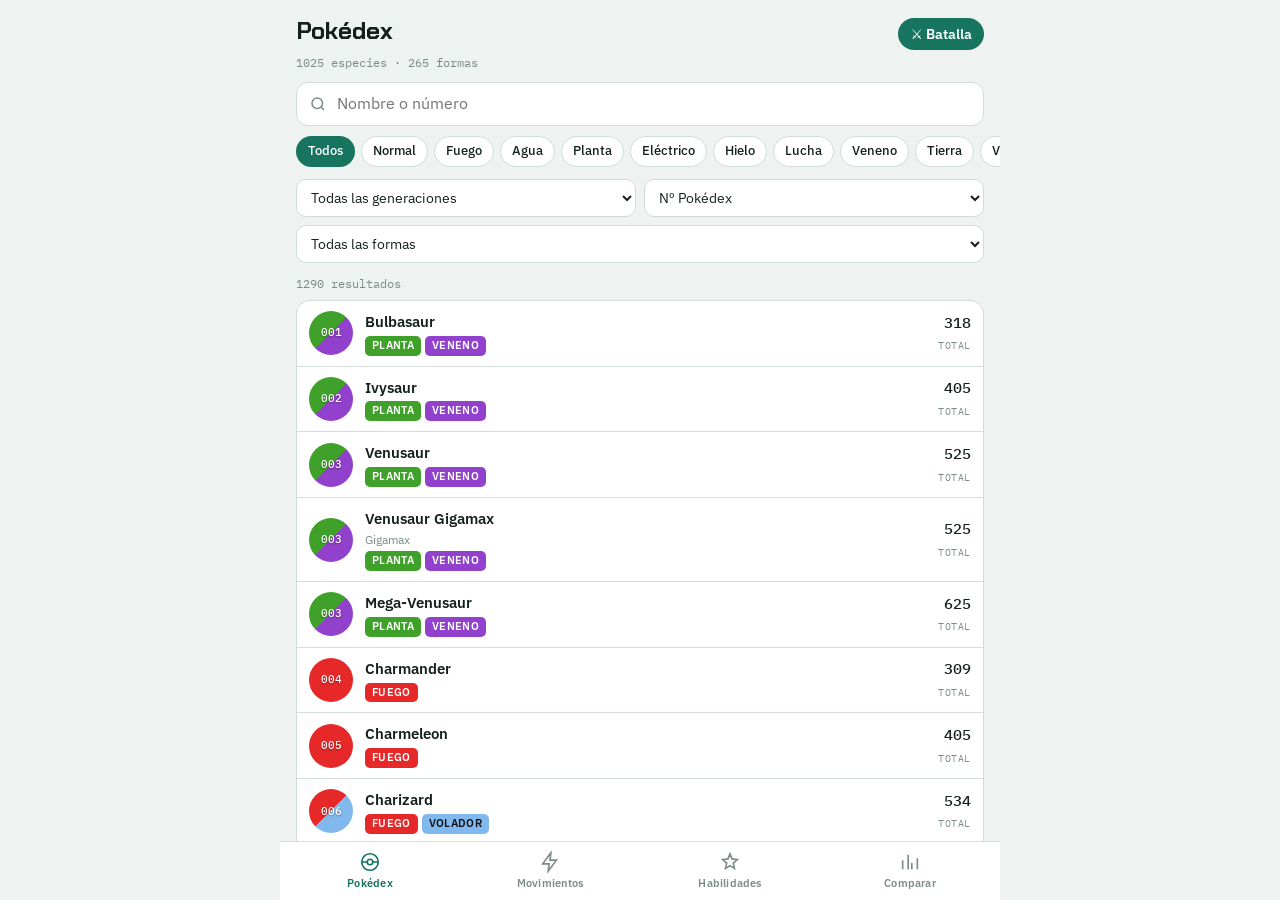
==== index.html @ 7aa83c04 "Add files via upload" ====
<!doctype html>
<html lang="es">
<head>
<meta charset="utf-8">
<meta name="viewport" content="width=device-width,initial-scale=1,viewport-fit=cover">
<title>Mi Dex</title>
<meta name="description" content="Pokédex personal: Pokémon, movimientos, habilidades, simulador de IVs/EVs y comparador.">
<link rel="manifest" href="manifest.webmanifest">
<link rel="icon" type="image/png" sizes="32x32" href="icons/favicon-32.png">
<link rel="apple-touch-icon" href="icons/apple-touch-icon.png">
<meta name="apple-mobile-web-app-capable" content="yes">
<meta name="mobile-web-app-capable" content="yes">
<meta name="apple-mobile-web-app-title" content="Mi Dex">
<meta name="apple-mobile-web-app-status-bar-style" content="default">
<meta name="theme-color" content="#EEF2F0" media="(prefers-color-scheme: light)">
<meta name="theme-color" content="#0E1412" media="(prefers-color-scheme: dark)">
<link rel="preconnect" href="https://fonts.googleapis.com">
<link rel="preconnect" href="https://fonts.gstatic.com" crossorigin>
<link rel="stylesheet" href="https://fonts.googleapis.com/css2?family=Chakra+Petch:wght@500;600;700&family=IBM+Plex+Sans:wght@400;500;600&family=IBM+Plex+Mono:wght@400;500&display=swap">
<style>
html{box-sizing:border-box;padding-top:env(safe-area-inset-top,0px);background:var(--bg)}
body{margin:0}
[hidden]{display:none!important}
img{max-width:100%}
:root{
  --bg:#EEF2F0; --surface:#FFFFFF; --surface2:#E4EAE7; --ink:#15201C; --ink2:#51615A; --ink3:#7D8C85;
  --line:#D3DCD8; --accent:#17745F; --accent-ink:#FFFFFF; --accent-soft:#D5ECE5; --bar:#17745F; --bar-bg:#E1E8E5;
  --good:#1E8A4C; --bad:#C43D2E; --shadow:0 1px 2px rgba(20,40,30,.06),0 6px 18px rgba(20,40,30,.06);
  --display:"Chakra Petch",ui-rounded,"Segoe UI",system-ui,sans-serif;
  --body:"IBM Plex Sans",system-ui,-apple-system,"Segoe UI",Roboto,sans-serif;
  --mono:"IBM Plex Mono",ui-monospace,SFMono-Regular,Menlo,monospace;
}
@media (prefers-color-scheme:dark){:root:not([data-theme="light"]){
  color-scheme:dark;--bg:#0E1412;--surface:#161E1B;--surface2:#1E2825;--ink:#E4ECE8;--ink2:#A3B3AC;--ink3:#72827B;
  --line:#2A3632;--accent:#4CC2A5;--accent-ink:#06231C;--accent-soft:#173A31;--bar:#4CC2A5;--bar-bg:#24302C;
  --good:#5BCB86;--bad:#F07A6A;--shadow:none;}}
:root[data-theme="dark"]{
  color-scheme:dark;--bg:#0E1412;--surface:#161E1B;--surface2:#1E2825;--ink:#E4ECE8;--ink2:#A3B3AC;--ink3:#72827B;
  --line:#2A3632;--accent:#4CC2A5;--accent-ink:#06231C;--accent-soft:#173A31;--bar:#4CC2A5;--bar-bg:#24302C;
  --good:#5BCB86;--bad:#F07A6A;--shadow:none;}
html,body{height:100%}
body{background:var(--bg);color:var(--ink);font-family:var(--body);font-size:15px;line-height:1.45;-webkit-tap-highlight-color:transparent}
*{box-sizing:border-box}
button,select,input{font:inherit;color:inherit}
button{cursor:pointer}
:focus-visible{outline:2px solid var(--accent);outline-offset:2px}
.app{height:100%;display:flex;flex-direction:column;max-width:720px;margin:0 auto}
.top{padding:14px 16px 10px;display:flex;flex-direction:column;gap:10px;background:var(--bg)}
.brand{display:flex;align-items:baseline;justify-content:space-between;gap:12px}
.brand h1{font-family:var(--display);font-weight:700;font-size:24px;letter-spacing:.01em;margin:0}
.brand small{font-family:var(--mono);font-size:12px;color:var(--ink3)}
.search{display:flex;align-items:center;gap:8px;background:var(--surface);border:1px solid var(--line);border-radius:12px;padding:0 12px;height:44px}
.search input{border:0;background:transparent;outline:none;flex:1;min-width:0;font-size:16px}
.search svg{flex:none;color:var(--ink3)}
.row{display:flex;gap:8px;flex-wrap:wrap}
#fk{flex-basis:100%}
.row select{flex:1;min-width:0;height:38px;border-radius:10px;border:1px solid var(--line);background:var(--surface);padding:0 10px;font-size:14px}
.chips{display:flex;gap:6px;overflow-x:auto;scrollbar-width:none;padding-bottom:2px;margin-inline:-16px;padding-inline:16px}
.chips::-webkit-scrollbar{display:none}
.chip{flex:none;border:1px solid var(--line);background:var(--surface);border-radius:999px;padding:5px 11px;font-size:13px;font-weight:500;white-space:nowrap}
.chip[aria-pressed="true"]{background:var(--c,var(--accent));border-color:transparent;color:var(--ct,#fff)}
main{flex:1;overflow-y:auto;-webkit-overflow-scrolling:touch;padding:0 16px 16px}
.count{font-size:12px;color:var(--ink3);font-family:var(--mono);padding:2px 0 8px}
.list{display:flex;flex-direction:column;background:var(--surface);border:1px solid var(--line);border-radius:14px;overflow:hidden}
.item{display:grid;grid-template-columns:44px 1fr auto;gap:12px;align-items:center;padding:10px 12px;border:0;border-bottom:1px solid var(--line);background:transparent;text-align:left;width:100%}
.item:last-child{border-bottom:0}
.item:active{background:var(--surface2)}
.disc img{width:86%;height:86%;object-fit:contain;grid-area:1/1}
.disc b{grid-area:1/1;font-weight:500}
.disc.im{background:linear-gradient(135deg,color-mix(in srgb,var(--c1) 30%,var(--surface)) 50%,color-mix(in srgb,var(--c2) 30%,var(--surface)) 50%)}
.disc.im b{display:none}
.disc{width:44px;height:44px;border-radius:50%;display:grid;place-items:center;font-family:var(--mono);font-size:11px;font-weight:500;color:#fff;background:linear-gradient(135deg,var(--c1) 50%,var(--c2) 50%);text-shadow:0 1px 2px rgba(0,0,0,.35)}
.nm{font-weight:600;font-size:15px;display:block}
.sub{display:flex;gap:4px;margin-top:3px;flex-wrap:wrap}
.tp{display:inline-block;font-size:11px;font-weight:600;letter-spacing:.03em;text-transform:uppercase;padding:2px 7px;border-radius:5px;background:var(--c);color:var(--ct)}
.metric{text-align:right;font-family:var(--mono);font-variant-numeric:tabular-nums}
.metric b{display:block;font-size:15px;font-weight:500}
.metric span{font-size:10px;color:var(--ink3);letter-spacing:.06em}
nav.tabs{display:grid;grid-template-columns:repeat(4,1fr);border-top:1px solid var(--line);background:var(--surface);padding-bottom:env(safe-area-inset-bottom,0px)}
nav.tabs button{border:0;background:transparent;padding:9px 4px 8px;display:flex;flex-direction:column;align-items:center;gap:3px;font-size:11px;font-weight:600;color:var(--ink3);letter-spacing:.02em}
nav.tabs button[aria-selected="true"]{color:var(--accent)}
/* sheet */
.sheet{position:fixed;inset:0;background:var(--bg);z-index:10;display:flex;flex-direction:column;padding-top:env(safe-area-inset-top,0px);padding-bottom:env(safe-area-inset-bottom,0px)}
.sheet-in{max-width:720px;width:100%;margin:0 auto;display:flex;flex-direction:column;height:100%;min-height:0}
.bar{display:flex;align-items:center;gap:8px;padding:8px 8px 8px 4px}
.back{border:0;background:transparent;display:flex;align-items:center;gap:2px;padding:8px;color:var(--accent);font-weight:600}
.bar .t{font-family:var(--mono);font-size:12px;color:var(--ink3);margin-left:auto;padding-right:10px}
.sheet .body{flex:1;overflow-y:auto;padding:0 16px 32px;display:flex;flex-direction:column;gap:14px}
.hero{display:grid;grid-template-columns:88px 1fr;gap:16px;align-items:center}
.hero .disc{width:88px;height:88px;font-size:16px}
.hero h2{font-family:var(--display);font-size:30px;line-height:1.05;margin:0;text-wrap:balance}
.hero .cat{color:var(--ink2);font-size:13px;margin-top:2px}
.flag{display:inline-block;font-size:11px;font-weight:600;border:1px solid var(--accent);color:var(--accent);border-radius:5px;padding:1px 6px;letter-spacing:.03em}
.dx{margin:0;color:var(--ink2);font-size:14px;max-width:65ch}
.card{background:var(--surface);border:1px solid var(--line);border-radius:14px;padding:14px}
.card h3{font-family:var(--display);font-weight:600;font-size:15px;letter-spacing:.04em;text-transform:uppercase;margin:0 0 10px;color:var(--ink2)}
.stats{display:grid;grid-template-columns:auto auto 1fr;gap:7px 10px;align-items:center;font-variant-numeric:tabular-nums}
.stats .l{font-size:12px;color:var(--ink2)}
.stats .v{font-family:var(--mono);font-size:14px;text-align:right;min-width:3ch}
.track{height:8px;background:var(--bar-bg);border-radius:4px;overflow:hidden}
.fill{height:100%;border-radius:4px;background:var(--bar)}
.fill.lo{background:#D9822B}.fill.hi{background:#2E9A5A}
.total{display:flex;justify-content:space-between;border-top:1px solid var(--line);margin-top:10px;padding-top:8px;font-size:13px;color:var(--ink2)}
.total b{font-family:var(--mono);color:var(--ink);font-size:15px}
.kv{display:grid;grid-template-columns:1fr 1fr;gap:10px 14px}
.kv div span{display:block;font-size:11px;color:var(--ink3);letter-spacing:.05em;text-transform:uppercase}
.kv div b{font-weight:500;font-size:14px}
.abil{display:flex;flex-direction:column;gap:10px}
.abil p{margin:2px 0 0;font-size:13px;color:var(--ink2)}
.abil b{font-weight:600}
.abbtn{display:block;width:100%;text-align:left;border:1px solid var(--line);background:var(--surface2);border-radius:10px;padding:9px 11px}
.abbtn::after{content:"Ver detalle ›";display:block;font-size:11px;font-weight:600;color:var(--accent);margin-top:4px}
.fx .nt{font-family:var(--body);color:var(--ink2)}
.abil em{font-style:normal;font-size:11px;color:var(--accent);font-weight:600;margin-left:6px;letter-spacing:.04em;text-transform:uppercase}
.eff{display:flex;flex-direction:column;gap:8px}
.eff .r{display:grid;grid-template-columns:44px 1fr;gap:8px;align-items:start}
.eff .x{font-family:var(--mono);font-size:13px;font-weight:500;padding-top:2px}
.eff .x.w{color:var(--bad)}.eff .x.s{color:var(--good)}
.evo{display:flex;flex-direction:column;gap:6px}
.evo button{display:flex;align-items:center;gap:10px;border:1px solid var(--line);background:var(--surface2);border-radius:10px;padding:8px 10px;text-align:left}
.evo .disc{width:32px;height:32px;font-size:9px}
.evo small{color:var(--ink2);font-size:12px;display:block}
.seg{display:flex;background:var(--surface2);border-radius:10px;padding:3px;gap:3px}
.seg button{flex:1;border:0;background:transparent;border-radius:8px;padding:7px 4px;font-size:13px;font-weight:600;color:var(--ink2)}
.seg button[aria-selected="true"]{background:var(--surface);color:var(--ink);box-shadow:var(--shadow)}
.mv{display:grid;grid-template-columns:34px 1fr auto;gap:10px;align-items:center;padding:9px 0;border:0;border-bottom:1px solid var(--line);background:transparent;width:100%;text-align:left}
.mv:last-child{border-bottom:0}
.mv .lv{font-family:var(--mono);font-size:12px;color:var(--ink3);text-align:center}
.mv .nm{font-size:14px}
.mv .nums{font-family:var(--mono);font-size:12px;color:var(--ink2);text-align:right;font-variant-numeric:tabular-nums;white-space:nowrap}
.mv .nums small{display:block;color:var(--ink3);font-size:10px}
.catg{font-size:11px;color:var(--ink2)}
.mvlist.plain .mv{grid-template-columns:1fr auto}
.empty{padding:24px 8px;text-align:center;color:var(--ink3);font-size:14px}
.mhero h2{font-family:var(--display);font-size:28px;margin:0 0 2px}
.en{display:block;font-size:12px;color:var(--ink3);margin-top:1px}
.en-big{display:flex;align-items:center;gap:6px;font-size:15px;color:var(--ink2);margin-bottom:8px}
.en-big span{font-family:var(--mono);font-size:10px;border:1px solid var(--line);border-radius:4px;padding:0 4px;color:var(--ink3)}
.fx{display:flex;flex-wrap:wrap;gap:3px 6px;margin-top:4px;font-size:11px;line-height:1.3}
.fx .who{color:var(--ink3);font-weight:600;letter-spacing:.02em}
.fx i{font-style:normal;font-family:var(--mono);white-space:nowrap}
.up{color:var(--good)}.dn{color:var(--bad)}
.tbl{overflow-x:auto;margin-inline:-4px}
.fxt{border-collapse:collapse;width:100%;font-size:13px;font-variant-numeric:tabular-nums}
.fxt th{text-align:left;font-size:10px;font-weight:600;color:var(--ink3);letter-spacing:.05em;text-transform:uppercase;padding:4px;border-bottom:1px solid var(--line)}
.fxt td{padding:7px 4px;border-bottom:1px solid var(--line);vertical-align:top}
.fxt tr:last-child td{border-bottom:0}
.fxt td small{display:block;font-size:10px;color:var(--ink3)}
.fxt td:nth-child(n+3){font-family:var(--mono)}
.ref{margin-top:12px;font-size:13px}
.ref summary{cursor:pointer;color:var(--accent);font-weight:600;padding:4px 0}
/* simulator */
.sim-top{display:grid;grid-template-columns:88px 1fr;gap:10px;margin-bottom:12px}
.sim-top label,.simg .h{font-size:11px;color:var(--ink3);letter-spacing:.05em;text-transform:uppercase}
.sim-top input,.sim-top select,.simg input{width:100%;height:38px;border-radius:9px;border:1px solid var(--line);background:var(--surface2);padding:0 8px;font-family:var(--mono);font-size:16px;text-align:center}
.sim-top select{font-family:var(--body);font-size:14px;text-align:left}
.simg{display:grid;grid-template-columns:minmax(0,1fr) 52px 60px 50px;gap:6px 8px;align-items:center;font-variant-numeric:tabular-nums}
.simg .h{text-align:center}.simg .h:first-child{text-align:left}
.simg .nm2{font-size:13px;display:flex;flex-direction:column;min-width:0}
.simg .nm2 small{font-family:var(--mono);font-size:11px;color:var(--ink3)}
.simg .fin{font-family:var(--mono);font-size:17px;font-weight:500;text-align:right}
.simg .fin.up{color:var(--bad)}.simg .fin.dn{color:#3A73C9}
.simg .rng{grid-column:1/-1;display:flex;align-items:center;gap:8px;margin-top:-2px;padding-bottom:6px;border-bottom:1px solid var(--line)}
.simg .rng:last-child{border-bottom:0}
.simg .rng .track{flex:1}
.simg .rng span{font-family:var(--mono);font-size:10px;color:var(--ink3);white-space:nowrap}
.sim-btns{display:flex;flex-wrap:wrap;gap:6px;margin:12px 0 4px}
.sim-btns button{border:1px solid var(--line);background:var(--surface2);border-radius:8px;padding:6px 10px;font-size:12px;font-weight:600}
.evtot{display:flex;justify-content:space-between;align-items:center;font-size:13px;color:var(--ink2);margin-top:8px}
.evtot b{font-family:var(--mono);color:var(--ink)}
.evtot b.over{color:var(--bad)}
.evtot .track{flex:1;margin:0 10px}
.big{display:grid;grid-template-columns:repeat(4,1fr);gap:8px}
.big div{background:var(--surface);border:1px solid var(--line);border-radius:12px;padding:10px 6px;text-align:center}
.big b{display:block;font-family:var(--mono);font-size:18px;font-weight:500}
.big span{font-size:10px;color:var(--ink3);letter-spacing:.06em;text-transform:uppercase}
.learn{display:flex;flex-direction:column}
.learn .item{grid-template-columns:32px 1fr auto;padding:8px 0}
.learn .disc{width:32px;height:32px;font-size:9px}
.cmp-pick{display:grid;grid-template-columns:1fr 1fr;gap:10px}
.cmp-pick select{width:100%;height:42px;border-radius:10px;border:1px solid var(--line);background:var(--surface);padding:0 8px;font-size:14px}
.cmp-head{display:grid;grid-template-columns:1fr 1fr;gap:10px}
.cmp-head>div{display:flex;flex-direction:column;align-items:center;gap:6px;text-align:center;background:var(--surface);border:1px solid var(--line);border-radius:14px;padding:12px 8px}
.cmp-head .disc{width:56px;height:56px;font-size:12px}
.cmp-head b{font-family:var(--display);font-size:18px}
.cmp{display:grid;grid-template-columns:1fr 64px 1fr;gap:8px 8px;align-items:center;font-variant-numeric:tabular-nums}
.cmp .lab{text-align:center;font-size:11px;color:var(--ink2);line-height:1.2}
.cmp .side{display:flex;align-items:center;gap:6px}
.cmp .side.l{flex-direction:row-reverse}
.cmp .side .track{flex:1}
.cmp .side.l .fill{margin-left:auto}
.cmp .n{font-family:var(--mono);font-size:13px;min-width:3ch;text-align:center}
.cmp .n.win{color:var(--good);font-weight:600}
.note{font-size:12px;color:var(--ink3);max-width:65ch}
.battle-link{font-weight:600;font-size:14px;color:var(--accent-ink);background:var(--accent);border-radius:999px;padding:6px 12px;text-decoration:none}
.link{border:0;background:transparent;color:var(--accent);font-weight:600;padding:0}
@media (prefers-reduced-motion:no-preference){.sheet{animation:slide .18s ease-out}@keyframes slide{from{transform:translateX(24px);opacity:.6}to{transform:none;opacity:1}}}
</style>
</head>
<body>

<div class="app" id="app">
  <div class="top" id="top"></div>
  <main id="main"></main>
  <nav class="tabs" role="tablist" id="tabs">
    <button role="tab" data-tab="dex" aria-selected="true"><svg width="22" height="22" viewBox="0 0 24 24" fill="none" stroke="currentColor" stroke-width="1.8"><circle cx="12" cy="12" r="9"/><path d="M3 12h6m6 0h6"/><circle cx="12" cy="12" r="3"/></svg>Pokédex</button>
    <button role="tab" data-tab="moves" aria-selected="false"><svg width="22" height="22" viewBox="0 0 24 24" fill="none" stroke="currentColor" stroke-width="1.8"><path d="M13 2 4 14h7l-1 8 9-12h-7z"/></svg>Movimientos</button>
    <button role="tab" data-tab="abil" aria-selected="false"><svg width="22" height="22" viewBox="0 0 24 24" fill="none" stroke="currentColor" stroke-width="1.8"><path d="M12 3l2.2 5.6L20 9.3l-4.4 3.9 1.3 5.8L12 16l-4.9 3 1.3-5.8L4 9.3l5.8-.7z"/></svg>Habilidades</button>
    <button role="tab" data-tab="cmp" aria-selected="false"><svg width="22" height="22" viewBox="0 0 24 24" fill="none" stroke="currentColor" stroke-width="1.8"><path d="M4 20V10M10 20V4M14 20v-7M20 20V8"/></svg>Comparar</button>
  </nav>
</div>
<div class="sheet" id="sheet" hidden><div class="sheet-in" id="sheetIn"></div></div>

<script src="data.js"></script>
<script>
const P=D.P, M=D.M, A=D.A;
const TY={NORMAL:["Normal","#9FA19F","#111"],FIRE:["Fuego","#E62829","#fff"],WATER:["Agua","#2980EF","#fff"],GRASS:["Planta","#3FA129","#fff"],ELECTRIC:["Eléctrico","#FAC000","#111"],ICE:["Hielo","#3DCEF3","#111"],FIGHTING:["Lucha","#FF8000","#111"],POISON:["Veneno","#9141CB","#fff"],GROUND:["Tierra","#915121","#fff"],FLYING:["Volador","#81B9EF","#111"],PSYCHIC:["Psíquico","#EF4179","#fff"],BUG:["Bicho","#91A119","#fff"],ROCK:["Roca","#AFA981","#111"],GHOST:["Fantasma","#704170","#fff"],DRAGON:["Dragón","#5060E1","#fff"],DARK:["Siniestro","#624D4E","#fff"],STEEL:["Acero","#60A1B8","#fff"],FAIRY:["Hada","#EF70EF","#111"]};
const TK=Object.keys(TY);
const CH={NORMAL:{ROCK:.5,GHOST:0,STEEL:.5},FIRE:{FIRE:.5,WATER:.5,GRASS:2,ICE:2,BUG:2,ROCK:.5,DRAGON:.5,STEEL:2},WATER:{FIRE:2,WATER:.5,GRASS:.5,GROUND:2,ROCK:2,DRAGON:.5},ELECTRIC:{WATER:2,ELECTRIC:.5,GRASS:.5,GROUND:0,FLYING:2,DRAGON:.5},GRASS:{FIRE:.5,WATER:2,GRASS:.5,POISON:.5,GROUND:2,FLYING:.5,BUG:.5,ROCK:2,DRAGON:.5,STEEL:.5},ICE:{FIRE:.5,WATER:.5,GRASS:2,ICE:.5,GROUND:2,FLYING:2,DRAGON:2,STEEL:.5},FIGHTING:{NORMAL:2,ICE:2,POISON:.5,FLYING:.5,PSYCHIC:.5,BUG:.5,ROCK:2,GHOST:0,DARK:2,STEEL:2,FAIRY:.5},POISON:{GRASS:2,POISON:.5,GROUND:.5,ROCK:.5,GHOST:.5,STEEL:0,FAIRY:2},GROUND:{FIRE:2,ELECTRIC:2,GRASS:.5,POISON:2,FLYING:0,BUG:.5,ROCK:2,STEEL:2},FLYING:{ELECTRIC:.5,GRASS:2,FIGHTING:2,BUG:2,ROCK:.5,STEEL:.5},PSYCHIC:{FIGHTING:2,POISON:2,PSYCHIC:.5,DARK:0,STEEL:.5},BUG:{FIRE:.5,GRASS:2,FIGHTING:.5,POISON:.5,FLYING:.5,PSYCHIC:2,GHOST:.5,DARK:2,STEEL:.5,FAIRY:.5},ROCK:{FIRE:2,ICE:2,FIGHTING:.5,GROUND:.5,FLYING:2,BUG:2,STEEL:.5},GHOST:{NORMAL:0,PSYCHIC:2,GHOST:2,DARK:.5},DRAGON:{DRAGON:2,STEEL:.5,FAIRY:0},DARK:{FIGHTING:.5,PSYCHIC:2,GHOST:2,DARK:.5,FAIRY:.5},STEEL:{FIRE:.5,WATER:.5,ELECTRIC:.5,ICE:2,ROCK:2,STEEL:.5,FAIRY:2},FAIRY:{FIRE:.5,FIGHTING:2,POISON:.5,DRAGON:2,DARK:2,STEEL:.5}};
const CAT={Physical:"Físico",Special:"Especial",Status:"Estado"};
const SL=["PS","Ataque","Defensa","At. Esp.","Def. Esp.","Velocidad"];
const SK=["HP","ATK","DEF","SPA","SPD","SPE"];
const GROW={Medium:"Medio",Parabolic:"Parabólico",Slow:"Lento",Fast:"Rápido",Erratic:"Errático",Fluctuating:"Fluctuante"};
const GEN={Female50Percent:"50% ♀ · 50% ♂",Genderless:"Sin género",FemaleOneEighth:"12,5% ♀ · 87,5% ♂",AlwaysFemale:"100% ♀",AlwaysMale:"100% ♂",Female75Percent:"75% ♀ · 25% ♂",Female25Percent:"25% ♀ · 75% ♂",FemaleSevenEighths:"87,5% ♀ · 12,5% ♂"};
const HAB={Grassland:"Pradera",Forest:"Bosque",Mountain:"Montaña",WatersEdge:"Orilla",Sea:"Mar",Urban:"Ciudad",RoughTerrain:"Terreno escarpado",Rare:"Raro",Cave:"Cueva"};
const COL={Blue:"Azul",Brown:"Marrón",Green:"Verde",Gray:"Gris",Red:"Rojo",Yellow:"Amarillo",Purple:"Morado",White:"Blanco",Pink:"Rosa",Black:"Negro"};
const FKN={mega:"Megaevolución",gmax:"Gigamax",regional:"Forma regional",forma:"Forma alternativa"};
const FLG={Legendary:"Legendario",Mythical:"Singular",Paradox:"Paradoja",UltraBeast:"Ultraente"};
const EVM={Level:"Nivel",Item:"Usar",HasMove:"Conociendo",Happiness:"Amistad alta",HappinessDay:"Amistad alta (día)",HappinessNight:"Amistad alta (noche)",CableLinkItem:"Intercambio con",TradeSpecies:"Intercambio por",LevelDay:"Nivel (día)",LevelNight:"Nivel (noche)",LevelFemale:"Nivel (hembra)",LevelWalk:"Caminar, nivel",LevelRain:"Nivel con lluvia",ItemNight:"Usar (noche)",NightHoldItem:"Nivel de noche sosteniendo",DayHoldItem:"Nivel de día sosteniendo",HasInParty:"Con en el equipo",LevelDarkInParty:"Nivel con Siniestro en equipo",LevelUseMoveCount:"Usar movimiento, nivel",LevelDefeatItsKindWithItem:"Derrotar a su especie",LevelRandForm:"Nivel",HasMoveRandForm:"Conociendo",LevelRecoilDamageForm0:"Recibir daño de retroceso",LevelCoins:"Reunir monedas",None:"Especial"};
const ITEM={THUNDERSTONE:"Piedra Trueno",FIRESTONE:"Piedra Fuego",WATERSTONE:"Piedra Agua",LEAFSTONE:"Piedra Hoja",MOONSTONE:"Piedra Lunar",SUNSTONE:"Piedra Solar",SHINYSTONE:"Piedra Día",DUSKSTONE:"Piedra Noche",DAWNSTONE:"Piedra Alba",ICESTONE:"Piedra Hielo",OVALSTONE:"Piedra Oval"};

const byCode={}; P.forEach((p,i)=>byCode[p.c]=i);
const norm=s=>(s||"").normalize("NFD").replace(/[̀-ͯ]/g,"").toLowerCase();
const esc=s=>String(s??"").replace(/[&<>"]/g,c=>({"&":"&amp;","<":"&lt;",">":"&gt;",'"':"&quot;"}[c]));
const pad=n=>String(n).padStart(4,"0").replace(/^0(?=\d{3})/,"");
const nn=v=>v==null||v===""?"—":v;
const tchip=t=>{const x=TY[t]||[t,"#888","#fff"];return `<span class="tp" style="--c:${x[1]};--ct:${x[2]}">${x[0]}</span>`};
const disc=p=>{const a=TY[p.t[0]]||TY.NORMAL,b=TY[p.t[1]||p.t[0]]||a;return `<span class="disc im" style="--c1:${a[1]};--c2:${b[1]}"><img src="${ART}${p.im||p.id}.png" alt="" loading="lazy" decoding="async" onerror="this.parentNode.classList.remove('im');this.remove()"><b>${pad(p.id)}</b></span>`};
const ART="https://raw.githubusercontent.com/PokeAPI/sprites/master/sprites/pokemon/other/official-artwork/";
const mname=c=>(M[c]&&M[c][0])||c;
const aname=c=>(A[c]&&A[c][0])||c;
const pname=c=>{const i=byCode[c];return i==null?c.charAt(0)+c.slice(1).toLowerCase():P[i].n};
const human=c=>ITEM[c]||(M[c]?mname(c):(byCode[c]!=null?pname(c):c.charAt(0)+c.slice(1).toLowerCase()));

// who learns what
const learn={};
P.forEach((p,i)=>{
  p.lv.forEach(([l,c])=>{(learn[c]=learn[c]||[]).push([i,"lv",l])});
  p.tm.forEach(c=>{(learn[c]=learn[c]||[]).push([i,"tm"])});
  p.em.forEach(c=>{(learn[c]=learn[c]||[]).push([i,"em"])});
});
const abUsers={};P.forEach((p,i)=>{p.a.forEach(c=>(abUsers[c]=abUsers[c]||[]).push([i,0]));p.ha.forEach(c=>(abUsers[c]=abUsers[c]||[]).push([i,1]))});
// pre-evolutions
const pre={};
P.forEach((p,i)=>p.ev.forEach(e=>{if(!pre[e[0]])pre[e[0]]=[i,e[1],e[2]]}));

function defMult(types){const out={};TK.forEach(a=>{let m=1;types.forEach(d=>{const r=CH[a][d];if(r!=null)m*=r});out[a]=m});return out}

const S={tab:"dex",q:"",type:"",gen:"",sort:"id",fk:"",mq:"",mtype:"",mcat:"",aq:"",af:"",cA:byCode.CHARIZARD??5,cB:byCode.BLASTOISE??8};
try{const s=JSON.parse(localStorage.getItem("pkdx")||"{}");Object.assign(S,s,{q:"",mq:"",aq:""})}catch(e){}
function save(){try{const {tab,type,gen,sort,fk,mtype,mcat,af,cA,cB}=S;localStorage.setItem("pkdx",JSON.stringify({tab,type,gen,sort,fk,mtype,mcat,af,cA,cB}))}catch(e){}}

const $=id=>document.getElementById(id);
const searchSvg='<svg width="18" height="18" viewBox="0 0 24 24" fill="none" stroke="currentColor" stroke-width="2"><circle cx="11" cy="11" r="7"/><path d="m20 20-3.5-3.5"/></svg>';
const typeChips=(cur,name)=>`<div class="chips" data-chips="${name}"><button class="chip" data-v="" aria-pressed="${cur===""}">Todos</button>${TK.map(t=>`<button class="chip" data-v="${t}" style="--c:${TY[t][1]};--ct:${TY[t][2]}" aria-pressed="${cur===t}">${TY[t][0]}</button>`).join("")}</div>`;

function renderTop(){
  const t=$("top");
  if(S.tab==="dex"){
    t.innerHTML=`<div class="brand"><h1>Pokédex</h1><a class="battle-link" href="batalla.html">⚔ Batalla</a></div><div style="margin-top:-6px;font-family:var(--mono);font-size:12px;color:var(--ink3)">${P.filter(p=>!p.fk).length} especies · ${P.filter(p=>p.fk).length} formas</div>
    <label class="search">${searchSvg}<input id="q" type="search" placeholder="Nombre o número" autocomplete="off" value="${esc(S.q)}"></label>
    ${typeChips(S.type,"type")}
    <div class="row"><select id="gen" aria-label="Generación"><option value="">Todas las generaciones</option>${[1,2,3,4,5,6,7,8,9].map(g=>`<option value="${g}" ${S.gen==g?"selected":""}>Generación ${g}</option>`).join("")}</select>
    <select id="sort" aria-label="Ordenar"><option value="id">Nº Pokédex</option><option value="name">Nombre</option><option value="bst">Total stats</option>${SK.map((k,i)=>`<option value="${i}">${SL[i]}</option>`).join("")}</select>
    <select id="fk" aria-label="Formas"><option value="">Todas las formas</option><option value="base">Solo especies</option><option value="mega">Megaevoluciones</option><option value="gmax">Gigamax</option><option value="regional">Formas regionales</option><option value="forma">Otras formas</option></select></div>`;
    $("sort").value=S.sort;$("fk").value=S.fk;
  }else if(S.tab==="moves"){
    t.innerHTML=`<div class="brand"><h1>Movimientos</h1><small>${Object.keys(M).length} en total</small></div>
    <label class="search">${searchSvg}<input id="mq" type="search" placeholder="Buscar en español o inglés" autocomplete="off" value="${esc(S.mq)}"></label>
    ${typeChips(S.mtype,"mtype")}
    <div class="row"><select id="mcat" aria-label="Categoría"><option value="">Todas las categorías</option>${Object.entries(CAT).map(([k,v])=>`<option value="${k}" ${S.mcat===k?"selected":""}>${v}</option>`).join("")}<option value="fx" ${S.mcat==="fx"?"selected":""}>Cambian estadísticas</option><option value="fxu" ${S.mcat==="fxu"?"selected":""}>Suben estadísticas</option><option value="fxd" ${S.mcat==="fxd"?"selected":""}>Bajan estadísticas</option></select></div>`;
  }else if(S.tab==="abil"){
    t.innerHTML=`<div class="brand"><h1>Habilidades</h1><small>${Object.keys(A).length} en total</small></div>
    <label class="search">${searchSvg}<input id="aq" type="search" placeholder="Buscar en español o inglés" autocomplete="off" value="${esc(S.aq)}"></label>
    <div class="row"><select id="af" aria-label="Tipo de efecto"><option value="">Todas las habilidades</option><option value="any">Con efecto numérico</option><option value="s">Cambian niveles de stats</option><option value="m">Multiplicadores (stats, daño, potencia)</option><option value="p">PS, probabilidades y prioridad</option></select></div>`;
    $("af").value=S.af;
  }else{
    const opts=sel=>P.map((p,i)=>`<option value="${i}" ${i==sel?"selected":""}>${pad(p.id)} ${esc(p.n)}${p.fn&&p.fn!==p.n?" ("+esc(p.fn)+")":""}</option>`).join("");
    t.innerHTML=`<div class="brand"><h1>Comparar</h1><small>stats base</small></div>
    <div class="cmp-pick"><select id="cA" aria-label="Pokémon A">${opts(S.cA)}</select><select id="cB" aria-label="Pokémon B">${opts(S.cB)}</select></div>`;
  }
}

function filteredDex(){
  const q=norm(S.q).trim();
  let r=P.map((p,i)=>i).filter(i=>{const p=P[i];
    if(S.type&&!p.t.includes(S.type))return false;
    if(S.gen&&p.g!=S.gen)return false;
    if(S.fk==="base"?p.fk:(S.fk&&p.fk!==S.fk))return false;
    if(q){if(/^\d+$/.test(q))return String(p.id).startsWith(String(+q));return norm(p.n).includes(q)}
    return true});
  const s=S.sort;
  if(s==="name")r.sort((a,b)=>P[a].n.localeCompare(P[b].n));
  else if(s==="bst")r.sort((a,b)=>(P[b].b||0)-(P[a].b||0));
  else if(s!=="id")r.sort((a,b)=>(P[b].st[s]||0)-(P[a].st[s]||0));
  return r;
}
function renderMain(){
  const m=$("main");
  if(S.tab==="dex"){
    const r=filteredDex(); const s=S.sort; const lab=s==="id"||s==="name"||s==="bst"?"TOTAL":SL[s].toUpperCase();
    m.innerHTML=`<div class="count">${r.length} resultado${r.length===1?"":"s"}</div>`+(r.length?`<div class="list">${r.map(i=>{const p=P[i];const v=(s==="id"||s==="name"||s==="bst")?p.b:p.st[s];
      return `<button class="item" data-p="${i}">${disc(p)}<span><span class="nm">${esc(p.n)}</span>${p.fn&&p.fn!==p.n?`<span class="en">${esc(p.fn)}</span>`:""}<span class="sub">${p.t.map(tchip).join("")}</span></span><span class="metric"><b>${nn(v)}</b><span>${lab}</span></span></button>`}).join("")}</div>`:`<div class="empty">Ningún Pokémon coincide. Prueba otro nombre o quita un filtro.</div>`);
  }else if(S.tab==="moves"){
    const q=norm(S.mq).trim();
    const r=Object.keys(M).filter(c=>{const x=M[c];if(S.mtype&&x[1]!==S.mtype)return false;if(S.mcat==="fx"){if(!x[11])return false}else if(S.mcat==="fxu"){if(!(x[11]||[]).some(f=>f[2]>0))return false}else if(S.mcat==="fxd"){if(!(x[11]||[]).some(f=>f[2]<0))return false}else if(S.mcat&&x[2]!==S.mcat)return false;if(q)return norm(x[0]).includes(q)||norm(x[10]).includes(q)||norm(x[6]).includes(q)||norm(c).includes(q.replace(/\s/g,""));return true}).sort((a,b)=>mname(a).localeCompare(mname(b)));
    m.innerHTML=`<div class="count">${r.length} movimiento${r.length===1?"":"s"}</div>`+(r.length?`<div class="list mvlist plain" style="padding:0 12px">${r.map(c=>moveRow(c)).join("")}</div>`:`<div class="empty">Ningún movimiento coincide.</div>`);
  }else if(S.tab==="abil"){
    const q=norm(S.aq).trim();
    const r=Object.keys(A).filter(c=>{const a=A[c],f=AFX[c];
      if(S.af==="any"&&!f)return false;
      if(S.af&&S.af!=="any"&&!(f||[]).some(e=>e[0]===S.af))return false;
      if(q)return norm(a[0]).includes(q)||norm(a[2]).includes(q)||norm(a[1]).includes(q);return true}).sort((a,b)=>(A[a][0]||a).localeCompare(A[b][0]||b));
    m.innerHTML=`<div class="count">${r.length} habilidad${r.length===1?"":"es"}</div>`+(r.length?`<div class="list mvlist plain" style="padding:0 12px">${r.map(abRow).join("")}</div>`:`<div class="empty">Ninguna habilidad coincide.</div>`);
  }else{
    m.innerHTML=compareView(P[S.cA],P[S.cB]);
  }
}
const STN={TOP:"Su stat más alto",RND:"Un stat al azar",ATKSPA:"Ataque o At. Esp.",ATK:"Ataque",DEF:"Defensa",SPA:"At. Esp.",SPD:"Def. Esp.",SPE:"Velocidad",ACC:"Precisión",EVA:"Evasión",CRIT:"Índice crítico"};
const STS={TOP:"Stat mayor",RND:"Stat azar",ATKSPA:"Atq/AtEsp",ATK:"Atq",DEF:"Def",SPA:"At.Esp",SPD:"Def.Esp",SPE:"Vel",ACC:"Prec",EVA:"Eva",CRIT:"Crít"};
const WHO={User:"Usuario",Target:"Objetivo",Allies:"Aliados",UserAndAllies:"Usuario y aliados",PoisonedTarget:"Objetivo envenenado",GrassBattlers:"Tipo Planta en combate",GroundedGrassBattlers:"Tipo Planta en el suelo",PlusMinusUserAndAllies:"Usuario y aliados con Más/Menos"};
const WHOS={User:"Usuario",Target:"Rival",Allies:"Aliados",UserAndAllies:"Equipo",PoisonedTarget:"Rival env.",GrassBattlers:"Planta",GroundedGrassBattlers:"Planta",PlusMinusUserAndAllies:"Más/Menos"};
const CRITP=["4,17%","12,5%","50%","100%"];
function stageMult(st,s){if(st==="ACC"||st==="EVA")return s>0?(3+s)/3:3/(3-s);return s>0?(2+s)/2:2/(2-s)}
const fmtN=(n,d=2)=>n.toLocaleString("es-CL",{maximumFractionDigits:d});
function stagePct(st,s){if(st==="CRIT")return `prob. ${CRITP[Math.min(3,s)]}`;const p=Math.round((stageMult(st,s)-1)*100);return (p>0?"+":"−")+Math.abs(p)+"%"}
const chanceTxt=x=>x[2]!=="Status"&&x[8]?`${x[8]}% de prob.`:"Siempre";
function fxShort(x){const f=x[11];if(!f)return"";const g={};f.forEach(r=>(g[r[0]]=g[r[0]]||[]).push(r));
  return `<span class="fx">${Object.entries(g).map(([w,rs])=>`<span class="who">${WHOS[w]||w}</span>${rs.map(r=>`<i class="${r[2]>0?"up":"dn"}">${r[2]>0?"▲":"▼"}${STS[r[1]]} ${stagePct(r[1],r[2])}</i>`).join("")}`).join("")}${x[2]!=="Status"&&x[8]?`<span class="who">${x[8]}% prob.</span>`:""}</span>`}
function fxCard(x){const f=x[11],e=x[12]||{};
  const ex=[];
  if(e.dr>0)ex.push(["Absorbe",`Recupera el ${e.dr}% del daño causado`]);
  if(e.dr<0)ex.push(["Retroceso",`Recibe el ${-e.dr}% del daño causado`]);
  if(e.he>0)ex.push(["Curación",`Recupera el ${e.he}% de sus PS máximos`]);
  if(e.he<0)ex.push(["Coste",`Pierde el ${-e.he}% de sus PS máximos`]);
  if(e.fl)ex.push(["Retroceder",`${e.fl}% de hacer retroceder al objetivo`]);
  if(e.cr)ex.push(["Crítico",`Índice de crítico alto (+${e.cr} nivel${e.cr>1?"es":""}, prob. ${CRITP[Math.min(3,e.cr)]})`]);
  if(e.hits)ex.push(["Golpes",`${e.hits[0]===e.hits[1]?e.hits[0]:e.hits[0]+" a "+e.hits[1]} golpes`]);
  if(!f&&!ex.length)return"";
  const rows=f?f.map(r=>{const m=r[1]==="CRIT"?"—":"×"+fmtN(stageMult(r[1],r[2]));return `<tr><td>${WHO[r[0]]||r[0]}</td><td>${STN[r[1]]}</td><td class="${r[2]>0?"up":"dn"}">${r[2]>0?"+":"−"}${Math.abs(r[2])}${r[3]?`<small>${esc(r[3])}</small>`:""}</td><td>${m}</td><td class="${r[2]>0?"up":"dn"}"><b>${stagePct(r[1],r[2])}</b></td></tr>`}).join(""):"";
  return `<div class="card"><h3>Efectos</h3>
  ${f?`<div class="tbl"><table class="fxt"><thead><tr><th>Afecta a</th><th>Stat</th><th>Niveles</th><th>Mult.</th><th>Cambio</th></tr></thead><tbody>${rows}</tbody></table></div>
  <p class="note" style="margin:8px 0 0">Probabilidad: <b>${chanceTxt(x)}</b>. Cada nivel se acumula hasta ±6; el porcentaje es el cambio sobre el valor actual del stat.</p>`:""}
  ${ex.length?`<div class="kv" style="margin-top:${f?12:0}px">${ex.map(([a,b])=>`<div><span>${a}</span><b>${b}</b></div>`).join("")}</div>`:""}
  ${f?`<details class="ref"><summary>Tabla de niveles (−6 a +6)</summary><div class="tbl"><table class="fxt"><thead><tr><th>Nivel</th><th>Atq · Def · At.Esp · Def.Esp · Vel</th><th>Precisión · Evasión</th></tr></thead><tbody>${[6,5,4,3,2,1,-1,-2,-3,-4,-5,-6].map(s=>`<tr><td class="${s>0?"up":"dn"}">${s>0?"+":"−"}${Math.abs(s)}</td><td>×${fmtN(stageMult("ATK",s))} (${stagePct("ATK",s)})</td><td>×${fmtN(stageMult("ACC",s))} (${stagePct("ACC",s)})</td></tr>`).join("")}</tbody></table></div></details>`:""}
  </div>`}
// Efectos numéricos de habilidades (curado a mano, mecánicas actuales)
// ["s", quién, stat, niveles, cuándo]   cambio de niveles de stat
// ["m", qué, multiplicador, cuándo]     multiplicador directo
// ["p", qué, valor, cuándo]             porcentaje de PS / probabilidad / prioridad
const AFX={
ADAPTABILITY:[["m","Bonus mismo tipo (STAB)",2,"siempre · en vez de ×1,5 (+33% sobre el STAB normal)"]],
AERILATE:[["m","Movs. Normal → Volador",1.2,"siempre"]],
PIXILATE:[["m","Movs. Normal → Hada",1.2,"siempre"]],
REFRIGERATE:[["m","Movs. Normal → Hielo",1.2,"siempre"]],
GALVANIZE:[["m","Movs. Normal → Eléctrico",1.2,"siempre"]],
DRAGONIZE:[["m","Movs. Normal → Dragón",1.2,"siempre"]],
NORMALIZE:[["m","Todos sus movs. (pasan a Normal)",1.2,"siempre"]],
AFTERMATH:[["p","Daño al atacante","25% de sus PS máx.","al ser debilitado por contacto"]],
ANALYTIC:[["m","Potencia de sus movs.",1.3,"si ataca último"]],
ANGERPOINT:[["s","U","ATK",6,"al recibir un golpe crítico (sube al máximo)"]],
ANGERSHELL:[["s","U","ATK",1,"al bajar del 50% de PS"],["s","U","SPA",1,"al bajar del 50% de PS"],["s","U","SPE",1,"al bajar del 50% de PS"],["s","U","DEF",-1,"al bajar del 50% de PS"],["s","U","SPD",-1,"al bajar del 50% de PS"]],
ASONECHILLINGNEIGH:[["s","U","ATK",1,"al debilitar a un rival"]],
ASONEGRIMNEIGH:[["s","U","SPA",1,"al debilitar a un rival"]],
AURABREAK:[["m","Movs. potenciados por auras",0.75,"invierte Aura Oscura / Feérica"]],
BADDREAMS:[["p","Daño a rivales dormidos","12,5% de sus PS máx.","cada turno"]],
BATTERY:[["m","Movs. especiales de aliados",1.3,"siempre"]],
BEADSOFRUIN:[["m","Def. Esp. de los demás Pokémon",0.75,"mientras esté en combate"]],
BEASTBOOST:[["s","U","TOP",1,"al debilitar a un rival"]],
BERSERK:[["s","U","SPA",1,"al bajar del 50% de PS por un ataque"]],
BLAZE:[["m","Movs. tipo Fuego",1.5,"con 1/3 o menos de PS"]],
OVERGROW:[["m","Movs. tipo Planta",1.5,"con 1/3 o menos de PS"]],
TORRENT:[["m","Movs. tipo Agua",1.5,"con 1/3 o menos de PS"]],
SWARM:[["m","Movs. tipo Bicho",1.5,"con 1/3 o menos de PS"]],
CHEEKPOUCH:[["p","Recupera PS","33% de sus PS máx.","al comer una baya"]],
CHILLINGNEIGH:[["s","U","ATK",1,"al debilitar a un rival"]],
GRIMNEIGH:[["s","U","SPA",1,"al debilitar a un rival"]],
MOXIE:[["s","U","ATK",1,"al debilitar a un rival"]],
CHLOROPHYLL:[["m","Velocidad",2,"con sol"]],
SWIFTSWIM:[["m","Velocidad",2,"con lluvia"]],
SANDRUSH:[["m","Velocidad",2,"con tormenta de arena"]],
SLUSHRUSH:[["m","Velocidad",2,"con nieve / granizo"]],
SURGESURFER:[["m","Velocidad",2,"con campo eléctrico"]],
UNBURDEN:[["m","Velocidad",2,"tras usar o perder su objeto"]],
COMPETITIVE:[["s","U","SPA",2,"cada vez que un rival le baja un stat"]],
DEFIANT:[["s","U","ATK",2,"cada vez que un rival le baja un stat"]],
COMPOUNDEYES:[["m","Precisión de sus movs.",1.3,"siempre"]],
COTTONDOWN:[["s","T","SPE",-1,"al recibir un ataque"]],
CURSEDBODY:[["p","Anula el mov. del atacante","30% de prob.","al recibir un ataque"]],
CUTECHARM:[["p","Enamora al atacante","30% de prob.","al recibir contacto (sexo opuesto)"]],
DARKAURA:[["m","Movs. Siniestro (todos)",4/3,"siempre"]],
FAIRYAURA:[["m","Movs. Hada (todos)",4/3,"siempre"]],
DAUNTLESSSHIELD:[["s","U","DEF",1,"al entrar en combate (1 vez)"]],
INTREPIDSWORD:[["s","U","ATK",1,"al entrar en combate (1 vez)"]],
DEFEATIST:[["m","Ataque y At. Esp.",0.5,"con menos del 50% de PS"]],
DISGUISE:[["p","Daño del primer golpe","12,5% de sus PS máx.","primer ataque recibido"]],
DOWNLOAD:[["s","U","ATKSPA",1,"al entrar (según la defensa más baja del rival)"]],
DRAGONSMAW:[["m","Movs. tipo Dragón",1.5,"siempre"]],
ROCKYPAYLOAD:[["m","Movs. tipo Roca",1.5,"siempre"]],
STEELWORKER:[["m","Movs. tipo Acero",1.5,"siempre"]],
STEELYSPIRIT:[["m","Movs. tipo Acero (usuario y aliados)",1.5,"siempre"]],
TRANSISTOR:[["m","Movs. tipo Eléctrico",1.3,"siempre"]],
DRYSKIN:[["m","Daño recibido de Fuego",1.25,"siempre"],["p","Recupera PS","25% de sus PS máx.","al recibir un mov. Agua (inmune)"],["p","Recupera / pierde PS","12,5% de sus PS máx.","cada turno con lluvia / con sol"]],
EARTHEATER:[["p","Recupera PS","25% de sus PS máx.","al recibir un mov. Tierra (inmune)"]],
VOLTABSORB:[["p","Recupera PS","25% de sus PS máx.","al recibir un mov. Eléctrico (inmune)"]],
WATERABSORB:[["p","Recupera PS","25% de sus PS máx.","al recibir un mov. Agua (inmune)"]],
EFFECTSPORE:[["p","Duerme, envenena o paraliza","30% de prob.","al recibir contacto"]],
EMBODYASPECTATTACK:[["s","U","ATK",1,"al entrar en combate"]],
EMBODYASPECTDEFENSE:[["s","U","DEF",1,"al entrar en combate"]],
EMBODYASPECTSPDEF:[["s","U","SPD",1,"al entrar en combate"]],
EMBODYASPECTSPEED:[["s","U","SPE",1,"al entrar en combate"]],
ELECTROMORPHOSIS:[["m","Siguiente mov. Eléctrico",2,"tras recibir daño"]],
WINDPOWER:[["m","Siguiente mov. Eléctrico",2,"tras recibir un mov. de viento"]],
FILTER:[["m","Daño supereficaz recibido",0.75,"siempre"]],
SOLIDROCK:[["m","Daño supereficaz recibido",0.75,"siempre"]],
PRISMARMOR:[["m","Daño supereficaz recibido",0.75,"siempre"]],
FLAREBOOST:[["m","Movs. especiales",1.5,"estando quemado"]],
TOXICBOOST:[["m","Movs. físicos",1.5,"estando envenenado"]],
FLASHFIRE:[["m","Movs. tipo Fuego",1.5,"tras recibir un mov. Fuego (inmune)"]],
FLOWERGIFT:[["m","Ataque y Def. Esp. (usuario y aliados)",1.5,"con sol"]],
FLUFFY:[["m","Daño recibido por contacto",0.5,"siempre"],["m","Daño recibido de Fuego",2,"siempre"]],
FRIENDGUARD:[["m","Daño recibido por aliados",0.75,"siempre"]],
FURCOAT:[["m","Daño físico recibido",0.5,"siempre (Defensa ×2)"]],
ICESCALES:[["m","Daño especial recibido",0.5,"siempre"]],
GALEWINGS:[["p","Prioridad movs. Volador","+1","con PS al máximo"]],
PRANKSTER:[["p","Prioridad movs. de estado","+1","siempre"]],
TRIAGE:[["p","Prioridad movs. curativos","+3","siempre"]],
GOOEY:[["s","A","SPE",-1,"al recibir contacto"]],
TANGLINGHAIR:[["s","A","SPE",-1,"al recibir contacto"]],
GORILLATACTICS:[["m","Ataque",1.5,"siempre (solo usa el primer mov. elegido)"]],
GRASSPELT:[["m","Defensa",1.5,"con campo de hierba"]],
GUARDDOG:[["s","U","ATK",1,"al recibir Intimidación"]],
GUTS:[["m","Ataque",1.5,"con problema de estado"]],
MARVELSCALE:[["m","Defensa",1.5,"con problema de estado"]],
QUICKFEET:[["m","Velocidad",1.5,"con problema de estado"]],
HADRONENGINE:[["m","At. Esp.",4/3,"con campo eléctrico"]],
ORICHALCUMPULSE:[["m","Ataque",4/3,"con sol"]],
HARVEST:[["p","Recupera la baya usada","50% de prob. (100% con sol)","cada turno"]],
HEALER:[["p","Cura el estado de un aliado","30% de prob.","cada turno"]],
SHEDSKIN:[["p","Cura su propio estado","30% de prob.","cada turno"]],
HEATPROOF:[["m","Daño recibido de Fuego",0.5,"siempre"]],
HOSPITALITY:[["p","Cura a un aliado","25% de sus PS máx.","al entrar en combate"]],
HUGEPOWER:[["m","Ataque",2,"siempre"]],
PUREPOWER:[["m","Ataque",2,"siempre"]],
HUSTLE:[["m","Ataque",1.5,"siempre"],["m","Precisión movs. físicos",0.8,"siempre"]],
ICEBODY:[["p","Recupera PS","6,25% de sus PS máx.","cada turno con nieve / granizo"]],
RAINDISH:[["p","Recupera PS","6,25% de sus PS máx.","cada turno con lluvia"]],
INTIMIDATE:[["s","R","ATK",-1,"al entrar en combate"]],
IRONBARBS:[["p","Daño al atacante","12,5% de sus PS máx.","al recibir contacto"]],
ROUGHSKIN:[["p","Daño al atacante","12,5% de sus PS máx.","al recibir contacto"]],
IRONFIST:[["m","Movs. de puño",1.2,"siempre"]],
RECKLESS:[["m","Movs. con daño de retroceso",1.2,"siempre"]],
JUSTIFIED:[["s","U","ATK",1,"al recibir un mov. Siniestro"]],
LIGHTNINGROD:[["s","U","SPA",1,"al recibir un mov. Eléctrico (inmune)"]],
STORMDRAIN:[["s","U","SPA",1,"al recibir un mov. Agua (inmune)"]],
MOTORDRIVE:[["s","U","SPE",1,"al recibir un mov. Eléctrico (inmune)"]],
SAPSIPPER:[["s","U","ATK",1,"al recibir un mov. Planta (inmune)"]],
THERMALEXCHANGE:[["s","U","ATK",1,"al recibir un mov. Fuego"]],
WINDRIDER:[["s","U","ATK",1,"al recibir un mov. de viento o con Viento Afín (inmune)"]],
WATERCOMPACTION:[["s","U","DEF",2,"al recibir un mov. Agua"]],
WELLBAKEDBODY:[["s","U","DEF",2,"al recibir un mov. Fuego (inmune)"]],
STEAMENGINE:[["s","U","SPE",6,"al recibir un mov. Fuego o Agua"]],
STAMINA:[["s","U","DEF",1,"cada vez que recibe un ataque"]],
STEADFAST:[["s","U","SPE",1,"cada vez que retrocede"]],
RATTLED:[["s","U","SPE",1,"al recibir un mov. Siniestro, Bicho o Fantasma, o Intimidación"]],
SOULHEART:[["s","U","SPA",1,"cada vez que cae un Pokémon"]],
SPEEDBOOST:[["s","U","SPE",1,"al final de cada turno"]],
MOODY:[["s","U","RND",2,"al final de cada turno"],["s","U","RND",-1,"al final de cada turno"]],
WEAKARMOR:[["s","U","DEF",-1,"al recibir un ataque físico"],["s","U","SPE",2,"al recibir un ataque físico"]],
SUPERSWEETSYRUP:[["s","R","EVA",-1,"al entrar en combate (1 vez)"]],
SUPERLUCK:[["s","U","CRIT",1,"siempre"]],
MEGALAUNCHER:[["m","Movs. de pulso y aura",1.5,"siempre"]],
STRONGJAW:[["m","Movs. de mordisco",1.5,"siempre"]],
SHARPNESS:[["m","Movs. cortantes",1.5,"siempre"]],
TECHNICIAN:[["m","Movs. de potencia 60 o menos",1.5,"siempre"]],
TOUGHCLAWS:[["m","Movs. de contacto",1.3,"siempre"]],
SHEERFORCE:[["m","Movs. con efecto secundario",1.3,"pierden el efecto"]],
SANDFORCE:[["m","Movs. Tierra, Roca y Acero",1.3,"con tormenta de arena"]],
PUNKROCK:[["m","Movs. de sonido",1.3,"siempre"],["m","Daño recibido de sonido",0.5,"siempre"]],
MINUS:[["m","At. Esp.",1.5,"con un aliado con Más o Menos"]],
PLUS:[["m","At. Esp.",1.5,"con un aliado con Más o Menos"]],
MULTISCALE:[["m","Daño recibido",0.5,"con PS al máximo"]],
SHADOWSHIELD:[["m","Daño recibido",0.5,"con PS al máximo"]],
NEUROFORCE:[["m","Daño supereficaz",1.25,"siempre"]],
PARENTALBOND:[["m","Segundo golpe",0.25,"ataca 2 veces"]],
POWERSPOT:[["m","Movs. de aliados",1.3,"siempre"]],
POISONHEAL:[["p","Recupera PS","12,5% de sus PS máx.","cada turno envenenado"]],
POISONPOINT:[["p","Envenena al atacante","30% de prob.","al recibir contacto"]],
STATIC:[["p","Paraliza al atacante","30% de prob.","al recibir contacto"]],
FLAMEBODY:[["p","Quema al atacante","30% de prob.","al recibir contacto"]],
POISONTOUCH:[["p","Envenena al objetivo","30% de prob.","al atacar con contacto"]],
TOXICCHAIN:[["p","Envenena gravemente","30% de prob.","al atacar"]],
STENCH:[["p","Hace retroceder","10% de prob.","al atacar"]],
QUICKDRAW:[["p","Ataca primero","30% de prob.","en su prioridad"]],
PICKUP:[["p","Encuentra un objeto","10% de prob.","tras cada combate"]],
PROTOSYNTHESIS:[["m","Su stat más alto",1.3,"con sol o Energía Potenciadora (×1,5 si es Velocidad)"]],
QUARKDRIVE:[["m","Su stat más alto",1.3,"con campo eléctrico o Energía Potenciadora (×1,5 si es Velocidad)"]],
REGENERATOR:[["p","Recupera PS","33% de sus PS máx.","al retirarse del combate"]],
RIVALRY:[["m","Daño a mismo sexo",1.25,"siempre"],["m","Daño a sexo opuesto",0.75,"siempre"]],
SANDVEIL:[["m","Precisión de rivales",0.8,"con tormenta de arena"]],
SNOWCLOAK:[["m","Precisión de rivales",0.8,"con nieve / granizo"]],
SERENEGRACE:[["m","Prob. de efectos secundarios",2,"siempre"]],
SLOWSTART:[["m","Ataque y Velocidad",0.5,"primeros 5 turnos"]],
SNIPER:[["m","Daño de golpes críticos",1.5,"crítico ×2,25 en vez de ×1,5"]],
SOLARPOWER:[["m","At. Esp.",1.5,"con sol"],["p","Pierde PS","12,5% de sus PS máx.","cada turno con sol"]],
STAKEOUT:[["m","Daño a Pokémon recién entrado",2,"si el rival entró ese turno"]],
SUPREMEOVERLORD:[["m","Ataque y At. Esp.",1.1,"por cada aliado debilitado (máx. 5 → ×1,5)"]],
SWORDOFRUIN:[["m","Defensa de los demás Pokémon",0.75,"mientras esté en combate"]],
TABLETSOFRUIN:[["m","Ataque de los demás Pokémon",0.75,"mientras esté en combate"]],
VESSELOFRUIN:[["m","At. Esp. de los demás Pokémon",0.75,"mientras esté en combate"]],
TANGLEDFEET:[["m","Precisión de rivales",0.5,"estando confuso"]],
THICKFAT:[["m","Daño recibido de Fuego y Hielo",0.5,"siempre"]],
TINTEDLENS:[["m","Daño poco eficaz",2,"siempre"]],
VICTORYSTAR:[["m","Precisión (usuario y aliados)",1.1,"siempre"]],
WATERBUBBLE:[["m","Movs. tipo Agua",2,"siempre"],["m","Daño recibido de Fuego",0.5,"siempre"]],
WONDERSKIN:[["p","Precisión máx. de movs. de estado rivales","50%","siempre"]],
SIMPLE:[["m","Todos sus cambios de niveles",2,"ej.: +1 cuenta como +2 (+100% en vez de +50%)"]],
};

const AWHO={U:"Usuario",R:"Rival(es)",A:"Atacante",T:"Todos los demás"};
const pctM=m=>{const p=Math.round((m-1)*100);return (p>0?"+":"−")+Math.abs(p)+"%"};
function afxShort(c){const f=AFX[c];if(!f)return"";
  return `<span class="fx">${f.map(e=>{
    if(e[0]==="s")return `<span class="who">${e[1]==="U"?"":AWHO[e[1]]}</span><i class="${e[3]>0?"up":"dn"}">${e[3]>0?"▲":"▼"}${STS[e[2]]} ${stagePct(e[2],e[3])}</i>`;
    if(e[0]==="m")return `<i class="${e[2]>=1?"up":"dn"}">${esc(e[1])} ×${fmtN(e[2])} (${pctM(e[2])})</i>`;
    return `<i class="nt">${esc(e[1])}: ${esc(e[2])}</i>`}).join("")}</span>`}
function abRow(c){const a=A[c];const n=(abUsers[c]||[]).length;
  return `<button class="mv" data-ab="${c}"><span><span class="nm">${esc(a[0]||c)}</span>${a[2]?`<span class="en">${esc(a[2])}</span>`:""}${afxShort(c)}</span><span class="nums">${n}<small>POKÉMON</small></span></button>`}
function stageRef(){return `<details class="ref"><summary>Tabla de niveles (−6 a +6)</summary><div class="tbl"><table class="fxt"><thead><tr><th>Nivel</th><th>Atq · Def · At.Esp · Def.Esp · Vel</th><th>Precisión · Evasión</th></tr></thead><tbody>${[6,5,4,3,2,1,-1,-2,-3,-4,-5,-6].map(s=>`<tr><td class="${s>0?"up":"dn"}">${s>0?"+":"−"}${Math.abs(s)}</td><td>×${fmtN(stageMult("ATK",s))} (${stagePct("ATK",s)})</td><td>×${fmtN(stageMult("ACC",s))} (${stagePct("ACC",s)})</td></tr>`).join("")}</tbody></table></div></details>`}
function afxCard(c){const f=AFX[c];if(!f)return `<div class="card"><h3>Efectos</h3><p class="note" style="margin:0">Esta habilidad no tiene un efecto numérico: funciona como describe el texto (inmunidades, clima, cambios de forma, etc.).</p></div>`;
  const S1=f.filter(e=>e[0]==="s"),M1=f.filter(e=>e[0]==="m"),P1=f.filter(e=>e[0]==="p");
  return `<div class="card"><h3>Efectos</h3>
  ${S1.length?`<div class="tbl"><table class="fxt"><thead><tr><th>Afecta a</th><th>Stat</th><th>Niveles</th><th>Mult.</th><th>Cambio</th></tr></thead><tbody>${S1.map(e=>`<tr><td>${AWHO[e[1]]}</td><td>${STN[e[2]]}<small>${esc(e[4])}</small></td><td class="${e[3]>0?"up":"dn"}">${e[3]>0?"+":"−"}${Math.abs(e[3])}</td><td>${e[2]==="CRIT"?"—":"×"+fmtN(stageMult(e[2],e[3]))}</td><td class="${e[3]>0?"up":"dn"}"><b>${stagePct(e[2],e[3])}</b></td></tr>`).join("")}</tbody></table></div>`:""}
  ${M1.length?`<div class="tbl" style="margin-top:${S1.length?10:0}px"><table class="fxt"><thead><tr><th>Qué cambia</th><th>Mult.</th><th>Cambio</th></tr></thead><tbody>${M1.map(e=>`<tr><td>${esc(e[1])}<small>${esc(e[3])}</small></td><td>×${fmtN(e[2])}</td><td class="${e[2]>=1?"up":"dn"}"><b>${pctM(e[2])}</b></td></tr>`).join("")}</tbody></table></div>`:""}
  ${P1.length?`<div class="kv" style="margin-top:${S1.length||M1.length?12:0}px">${P1.map(e=>`<div><span>${esc(e[1])}</span><b>${esc(e[2])}</b><small class="note" style="display:block">${esc(e[3])}</small></div>`).join("")}</div>`:""}
  ${S1.length?`<p class="note" style="margin:8px 0 0">Los niveles se acumulan hasta ±6; el porcentaje es el cambio sobre el valor actual del stat.</p>${stageRef()}`:""}
  ${M1.length&&!S1.length?`<p class="note" style="margin:8px 0 0">Los multiplicadores se aplican aparte de los niveles de stats y se combinan multiplicando.</p>`:""}
  </div>`}
function abilView(v){const a=A[v.c]||[v.c,""];v.at=v.at||"a";const us=abUsers[v.c]||[];
  const g={a:us.filter(r=>!r[1]),h:us.filter(r=>r[1])};const cur=g[v.at];
  return `<div class="mhero"><h2>${esc(a[0])}</h2>${a[2]?`<div class="en-big"><span>EN</span>${esc(a[2])}</div>`:""}</div>
  <p class="dx">${esc(a[1]||"")}</p>
  ${afxCard(v.c)}
  <div class="card"><h3>La tienen · ${us.length} Pokémon</h3>
  <div class="seg"><button data-at="a" aria-selected="${v.at==="a"}">Normal · ${g.a.length}</button><button data-at="h" aria-selected="${v.at==="h"}">Oculta · ${g.h.length}</button></div>
  <div class="learn">${cur.length?cur.map(r=>{const p=P[r[0]];return `<button class="item" data-p="${r[0]}">${disc(p)}<span><span class="nm">${esc(p.n)}</span><span class="sub">${p.t.map(tchip).join("")}</span></span><span class="metric"><b>${p.b}</b><span>TOTAL</span></span></button>`}).join(""):`<div class="empty">Ningún Pokémon la tiene de esta forma.</div>`}</div></div>`}
const lvLab=l=>l===0?"Evo":l<0?"Rec.":l;
function moveRow(c,lv){const x=M[c]||[c];
  return `<button class="mv" data-m="${c}">${lv!=null?`<span class="lv">${lvLab(lv)}</span>`:""}<span><span class="nm">${esc(x[0])}</span>${x[10]?`<span class="en">${esc(x[10])}</span>`:""}<span class="sub">${x[1]?tchip(x[1]):""}<span class="catg">${CAT[x[2]]||""}</span></span>${fxShort(x)}</span><span class="nums">${nn(x[3])} / ${nn(x[4])} / ${nn(x[5])}<small>POT / PREC / PP</small></span></button>`}

function statBars(st,b){
  return `<div class="stats">${st.map((v,i)=>`<span class="l">${SL[i]}</span><span class="v">${nn(v)}</span><span class="track"><span class="fill ${v<60?"lo":v>=110?"hi":""}" style="width:${Math.min(100,(v||0)/200*100)}%;display:block"></span></span>`).join("")}</div><div class="total"><span>Total de estadísticas base</span><b>${nn(b)}</b></div>`}

function compareView(a,b){
  const row=(i)=>{const x=a.st[i]||0,y=b.st[i]||0;
    return `<div class="side l"><span class="n ${x>y?"win":""}">${x}</span><span class="track"><span class="fill" style="width:${Math.min(100,x/200*100)}%;display:block"></span></span></div><div class="lab">${SL[i]}</div><div class="side"><span class="n ${y>x?"win":""}">${y}</span><span class="track"><span class="fill" style="width:${Math.min(100,y/200*100)}%;display:block"></span></span></div>`};
  const d=(a.b||0)-(b.b||0);
  const ma=defMult(a.t),mb=defMult(b.t);
  const weak=(mm)=>TK.filter(t=>mm[t]>1).map(tchip).join(" ")||"—";
  return `<div style="display:flex;flex-direction:column;gap:14px">
  <div class="cmp-head"><div>${disc(a)}<b>${esc(a.n)}</b><span class="sub">${a.t.map(tchip).join("")}</span></div><div>${disc(b)}<b>${esc(b.n)}</b><span class="sub">${b.t.map(tchip).join("")}</span></div></div>
  <div class="card"><h3>Estadísticas base</h3><div class="cmp">${SK.map((k,i)=>row(i)).join("")}</div>
  <div class="total"><span>Total: ${a.b} vs ${b.b}</span><b>${d===0?"Empate":(d>0?esc(a.n):esc(b.n))+" +"+Math.abs(d)}</b></div></div>
  <div class="card"><h3>Débil frente a</h3><div class="kv"><div><span>${esc(a.n)}</span><div class="sub">${weak(ma)}</div></div><div><span>${esc(b.n)}</span><div class="sub">${weak(mb)}</div></div></div></div>
  <div class="card"><h3>Ventaja de tipo</h3><p class="dx">${typeEdge(a,b)}<br>${typeEdge(b,a)}</p></div>
  <p class="note">Toca el nombre en la ficha de cualquier Pokémon y usa “Comparar” para cargarlo aquí.</p></div>`}
function typeEdge(a,b){const mm=defMult(b.t);const best=Math.max(...a.t.map(t=>mm[t]));
  const txt=best===0?"no le hace daño con sus tipos":best>=4?"le hace daño ×4 con su tipo":best>=2?"le hace daño ×2 con su tipo":best<1?"solo le hace daño reducido con su tipo":"le hace daño neutro con su tipo";
  return `<b>${esc(a.n)}</b> ${txt} (STAB).`}

// ---------- stack sheet ----------
const stack=[];
function openView(v){stack.push(v);renderSheet()}
function back(){stack.pop();renderSheet()}
function renderSheet(){
  const sh=$("sheet");
  if(!stack.length){sh.hidden=true;return}
  sh.hidden=false; const v=stack[stack.length-1];
  $("sheetIn").innerHTML=`<div class="bar"><button class="back" data-back><svg width="22" height="22" viewBox="0 0 24 24" fill="none" stroke="currentColor" stroke-width="2.2"><path d="m15 18-6-6 6-6"/></svg>${stack.length>1?"Atrás":"Volver"}</button><span class="t">${v.k==="p"?"Nº "+pad(P[v.i].id):v.k==="a"?"Habilidad":"Movimiento"}</span></div><div class="body" id="sbody">${v.k==="p"?pokeView(v):v.k==="a"?abilView(v):moveView(v)}</div>`;
  $("sbody").scrollTop=v.scroll||0;
  updateSim();
}
function pokeView(v){
  const p=P[v.i]; v.tab=v.tab||"lv"; v.ft=v.ft||"";
  const flags=p.fl.map(f=>FLG[f]).filter(Boolean);if(p.fk)flags.unshift(FKN[p.fk]);
  const sibs=P.map((q,i)=>[q,i]).filter(([q,i])=>q.id===p.id&&i!==v.i);
  const mm=defMult(p.t); const grp={};Object.entries(mm).forEach(([t,m])=>{if(m!==1)(grp[m]=grp[m]||[]).push(t)});
  const effRows=[[4,"×4","w"],[2,"×2","w"],[.5,"×½","s"],[.25,"×¼","s"],[0,"×0","s"]].filter(r=>grp[r[0]]).map(r=>`<div class="r"><span class="x ${r[2]}">${r[1]}</span><div class="sub">${grp[r[0]].map(tchip).join("")}</div></div>`).join("");
  // evolution
  const evoBtns=[]; const pr=pre[p.c];
  if(pr){const q=P[pr[0]];evoBtns.push(`<button data-p="${pr[0]}">${disc(q)}<span><b>${esc(q.n)}</b><small>Evoluciona desde · ${evoText(pr[1],pr[2])}</small></span></button>`)}
  p.ev.forEach(e=>{const i=byCode[e[0]];if(i==null)return;const q=P[i];evoBtns.push(`<button data-p="${i}">${disc(q)}<span><b>${esc(q.n)}</b><small>Evoluciona a · ${evoText(e[1],e[2])}</small></span></button>`)});
  let list=v.tab==="lv"?p.lv.map(([l,c])=>[c,l]):(v.tab==="tm"?p.tm:p.em).map(c=>[c,null]);
  if(v.tab!=="lv")list.sort((a,b)=>mname(a[0]).localeCompare(mname(b[0])));
  if(v.ft)list=list.filter(([c])=>M[c]&&M[c][1]===v.ft);
  const ab=[...p.a.map(c=>[c,0]),...p.ha.map(c=>[c,1])];
  return `<div class="hero">${disc(p)}<div><h2>${esc(p.n)}</h2><div class="cat">Pokémon ${esc(p.cat||"")}${p.fn&&p.fn!==p.n?" · "+esc(p.fn):""}</div><div class="sub" style="margin-top:6px">${p.t.map(tchip).join("")}${flags.map(f=>`<span class="flag">${f}</span>`).join("")}</div></div></div>
  ${p.dx?`<p class="dx">${esc(p.dx)}</p>`:""}
  <div class="card"><h3>Estadísticas base</h3>${statBars(p.st,p.b)}<div style="margin-top:10px;display:flex;gap:16px;flex-wrap:wrap"><button class="link" data-cmp="A">Comparar como A</button><button class="link" data-cmp="B">Comparar como B</button><a class="link" href="batalla.html?add=${encodeURIComponent(p.c)}" style="text-decoration:none">Agregar a mi equipo de batalla</a></div></div>
  ${simCard(v,p)}
  <div class="card"><h3>Debilidades y resistencias</h3><div class="eff">${effRows}</div></div>
  <div class="card"><h3>Habilidades</h3><div class="abil">${ab.map(([c,h])=>`<button class="abbtn" data-ab="${c}"><b>${esc(aname(c))}</b>${h?"<em>Oculta</em>":""}${A[c]&&A[c][2]?`<span class="en">${esc(A[c][2])}</span>`:""}<p>${esc((A[c]&&A[c][1])||"")}</p>${afxShort(c)}</button>`).join("")||"—"}</div></div>
  ${sibs.length?`<div class="card"><h3>Formas · ${sibs.length+1}</h3><div class="evo">${sibs.map(([q,i])=>`<button data-p="${i}">${disc(q)}<span><b>${esc(q.n)}</b><small>${q.fk?FKN[q.fk]:"Forma base"}${q.fn&&q.fn!==q.n&&q.fn!==FKN[q.fk]&&q.fn!=="Gigamax"?" · "+esc(q.fn):""} · Total ${q.b}${q.b!==p.b?` (${q.b>p.b?"+":"−"}${Math.abs(q.b-p.b)})`:""}</small></span></button>`).join("")}</div>${p.fk==="mega"||p.fk==="gmax"?`<p class="note" style="margin:8px 0 0">${p.fk==="mega"?"Transformación solo en combate con su megapiedra.":"Transformación solo en combate con Gigamax."} Usa los movimientos de su especie.</p>`:""}</div>`:""}
  ${evoBtns.length?`<div class="card"><h3>Evolución</h3><div class="evo">${evoBtns.join("")}</div></div>`:""}
  <div class="card"><h3>Datos</h3><div class="kv">
    <div><span>Altura</span><b>${nn(p.h)} m</b></div><div><span>Peso</span><b>${nn(p.w)} kg</b></div>
    <div><span>Generación</span><b>${nn(p.g)}</b></div><div><span>Ratio de captura</span><b>${nn(p.cr)}</b></div>
    <div><span>Género</span><b>${GEN[p.gr]||nn(p.gr)}</b></div><div><span>Crecimiento</span><b>${GROW[p.gw]||nn(p.gw)}</b></div>
    <div><span>Grupos huevo</span><b>${p.eg.join(", ")||"—"}</b></div><div><span>Pasos eclosión</span><b>${p.hs?p.hs.toLocaleString("es-CL"):"—"}</b></div>
    <div><span>Exp. base</span><b>${nn(p.be)}</b></div><div><span>Amistad base</span><b>${nn(p.hp)}</b></div>
    <div><span>EVs que otorga</span><b>${evsText(p.evs)}</b></div><div><span>Hábitat · Color</span><b>${HAB[p.hab]||nn(p.hab)} · ${COL[p.col]||nn(p.col)}</b></div>
  </div></div>
  <div class="card"><h3>Movimientos</h3>
    <div class="seg" role="tablist"><button data-mt="lv" aria-selected="${v.tab==="lv"}">Por nivel · ${p.lv.length}</button><button data-mt="tm" aria-selected="${v.tab==="tm"}">MT/Tutor · ${p.tm.length}</button><button data-mt="em" aria-selected="${v.tab==="em"}">Huevo · ${p.em.length}</button></div>
    <div class="row" style="margin-top:10px"><select id="ft" aria-label="Filtrar por tipo"><option value="">Todos los tipos</option>${TK.map(t=>`<option value="${t}" ${v.ft===t?"selected":""}>${TY[t][0]}</option>`).join("")}</select></div>
    <div class="mvlist">${list.length?list.map(([c,l])=>moveRow(c,l)).join(""):`<div class="empty">Sin movimientos en esta lista.</div>`}</div>
  </div>`;
}
// ---------- IV / EV simulator ----------
const NAT=[["Fuerte","Hardy",0,0],["Huraña","Lonely",1,2],["Audaz","Brave",1,5],["Firme","Adamant",1,3],["Pícara","Naughty",1,4],
["Osada","Bold",2,1],["Dócil","Docile",0,0],["Plácida","Relaxed",2,5],["Agitada","Impish",2,3],["Floja","Lax",2,4],
["Miedosa","Timid",5,1],["Activa","Hasty",5,2],["Seria","Serious",0,0],["Alegre","Jolly",5,3],["Ingenua","Naive",5,4],
["Modesta","Modest",3,1],["Afable","Mild",3,2],["Mansa","Quiet",3,5],["Tímida","Bashful",0,0],["Alocada","Rash",3,4],
["Serena","Calm",4,1],["Amable","Gentle",4,2],["Grosera","Sassy",4,5],["Cauta","Careful",4,3],["Rara","Quirky",0,0]];
function calcStat(i,B,iv,ev,L,mod,p){
  if(i===0){if(p.c==="SHEDINJA")return 1;return Math.floor((2*B+iv+Math.floor(ev/4))*L/100)+L+10}
  return Math.floor((Math.floor((2*B+iv+Math.floor(ev/4))*L/100)+5)*mod)}
function natMod(n,i){const x=NAT[n];if(!x||x[2]===x[3])return 1;return x[2]===i?1.1:x[3]===i?0.9:1}
function simState(v){return v.sim||(v.sim={lv:50,nat:0,iv:[31,31,31,31,31,31],ev:[0,0,0,0,0,0]})}
function simCard(v,p){
  const s=simState(v);
  const nat=NAT.map((n,i)=>`<option value="${i}" ${s.nat==i?"selected":""}>${n[0]} (${n[1]})${n[2]!==n[3]?` · +${SL[n[2]]} −${SL[n[3]]}`:" · neutra"}</option>`).join("");
  const rows=SK.map((k,i)=>`<div class="nm2">${SL[i]}<small>base ${p.st[i]}</small></div>
    <input id="sim-iv-${i}" type="number" inputmode="numeric" min="0" max="31" value="${s.iv[i]}" aria-label="IV ${SL[i]}">
    <input id="sim-ev-${i}" type="number" inputmode="numeric" min="0" max="252" step="4" value="${s.ev[i]}" aria-label="EV ${SL[i]}">
    <span class="fin" id="sim-f-${i}">0</span>
    <div class="rng"><span id="sim-mn-${i}">0</span><span class="track"><span class="fill" id="sim-b-${i}" style="display:block;width:0"></span></span><span id="sim-mx-${i}">0</span></div>`).join("");
  return `<div class="card" id="simcard"><h3>Simulador de IVs y EVs</h3>
  <div class="sim-top"><div><label for="sim-lv">Nivel</label><input id="sim-lv" type="number" inputmode="numeric" min="1" max="100" value="${s.lv}"></div>
  <div><label for="sim-nat">Naturaleza</label><select id="sim-nat">${nat}</select></div></div>
  <div class="simg"><span class="h">Stat</span><span class="h">IV</span><span class="h">EV</span><span class="h" style="text-align:right">Final</span>${rows}</div>
  <div class="evtot"><span>EVs usados</span><span class="track"><span class="fill" id="sim-evbar" style="display:block;width:0"></span></span><b id="sim-evt">0 / 510</b></div>
  <div class="sim-btns"><button data-sim="iv31">IVs 31</button><button data-sim="iv0">IVs 0</button><button data-sim="ev0">EVs a 0</button><button data-sim="lv50">Nivel 50</button><button data-sim="lv100">Nivel 100</button></div>
  <p class="note">La barra de cada stat muestra dónde queda tu valor entre el mínimo posible (IV 0, EV 0, naturaleza en contra) y el máximo (IV 31, EV 252, naturaleza a favor) a ese nivel. Máximo 252 EVs por stat y 510 en total.</p></div>`;
}
function updateSim(){
  const v=stack[stack.length-1]; if(!v||v.k!=="p"||!$("sim-f-0"))return;
  const p=P[v.i], s=simState(v); const L=s.lv;
  const tot=s.ev.reduce((a,b)=>a+b,0);
  SK.forEach((k,i)=>{
    const B=p.st[i]||0, m=natMod(s.nat,i);
    const f=calcStat(i,B,s.iv[i],s.ev[i],L,m,p);
    const mn=calcStat(i,B,0,0,L,i?0.9:1,p), mx=calcStat(i,B,31,252,L,i?1.1:1,p);
    const el=$("sim-f-"+i); el.textContent=f; el.className="fin"+(m>1?" up":m<1?" dn":"");
    $("sim-mn-"+i).textContent=mn; $("sim-mx-"+i).textContent=mx;
    $("sim-b-"+i).style.width=(mx>mn?Math.max(2,(f-mn)/(mx-mn)*100):100)+"%";
  });
  const t=$("sim-evt"); t.textContent=`${tot} / 510`; t.className=tot>510?"over":"";
  $("sim-evbar").style.width=Math.min(100,tot/510*100)+"%";
}
function simInput(el){
  const v=stack[stack.length-1]; if(!v||!v.sim)return; const s=v.sim; const id=el.id;
  const raw=el.value.trim(); let n=raw===""?0:Math.floor(+raw)||0;
  if(id==="sim-lv"){n=Math.max(1,Math.min(100,n));s.lv=n;if(raw!==""&&+raw!==n)el.value=n}
  else if(id==="sim-nat"){s.nat=+el.value}
  else{const [,kind,idx]=id.split("-");const i=+idx;
    if(kind==="iv"){n=Math.max(0,Math.min(31,n));s.iv[i]=n}
    else{const others=s.ev.reduce((a,b,j)=>j===i?a:a+b,0);n=Math.max(0,Math.min(252,n,510-others));s.ev[i]=n}
    if(raw!==""&&+raw!==n)el.value=n}
  updateSim();
}
function evoText(m,x){const lab=EVM[m]||m;if(!x)return lab;if(/^\d+$/.test(x))return `${lab} ${x}`;return `${lab} ${human(x)}`}
function evsText(s){if(!s)return"—";const a=s.split(",");const L={HP:"PS",ATTACK:"Ataque",DEFENSE:"Defensa",SPECIAL_ATTACK:"At. Esp.",SPECIAL_DEFENSE:"Def. Esp.",SPEED:"Velocidad"};const o=[];for(let i=0;i<a.length;i+=2)o.push(`${a[i+1]} ${L[a[i]]||a[i]}`);return o.join(", ")}
function moveView(v){
  const x=M[v.c]; const ls=(learn[v.c]||[]); v.lt=v.lt||"lv";
  const g={lv:[],tm:[],em:[]}; ls.forEach(r=>g[r[1]].push(r));
  g.lv.sort((a,b)=>a[2]-b[2]||P[a[0]].id-P[b[0]].id); g.tm.sort((a,b)=>P[a[0]].id-P[b[0]].id); g.em.sort((a,b)=>P[a[0]].id-P[b[0]].id);
  const cur=g[v.lt];
  return `<div class="mhero"><h2>${esc(x[0])}</h2>${x[10]?`<div class="en-big"><span>EN</span>${esc(x[10])}</div>`:""}<div class="sub">${tchip(x[1])}<span class="catg">${CAT[x[2]]||""}</span>${x[7]?`<span class="flag">Prioridad ${x[7]>0?"+":""}${x[7]}</span>`:""}</div></div>
  <div class="big"><div><b>${nn(x[3])}</b><span>Potencia</span></div><div><b>${nn(x[4])}</b><span>Precisión</span></div><div><b>${nn(x[5])}</b><span>PP</span></div><div><b>${x[8]?x[8]+"%":"—"}</b><span>Efecto</span></div></div>
  <p class="dx">${esc(x[6]||"")}</p>
  ${fxCard(x)}
  <div class="card"><h3>Lo aprenden · ${new Set(ls.map(r=>r[0])).size} Pokémon</h3>
  <div class="seg"><button data-lt="lv" aria-selected="${v.lt==="lv"}">Nivel · ${g.lv.length}</button><button data-lt="tm" aria-selected="${v.lt==="tm"}">MT/Tutor · ${g.tm.length}</button><button data-lt="em" aria-selected="${v.lt==="em"}">Huevo · ${g.em.length}</button></div>
  <div class="learn">${cur.length?cur.map(r=>{const p=P[r[0]];return `<button class="item" data-p="${r[0]}">${disc(p)}<span><span class="nm">${esc(p.n)}</span><span class="sub">${p.t.map(tchip).join("")}</span></span><span class="metric">${r[1]==="lv"?`<b>${lvLab(r[2])}</b><span>NIVEL</span>`:""}</span></button>`}).join(""):`<div class="empty">Ningún Pokémon lo aprende por esta vía.</div>`}</div></div>`;
}

// ---------- events ----------
document.addEventListener("click",e=>{
  const t=e.target.closest("button"); if(!t)return;
  if(t.dataset.tab){S.tab=t.dataset.tab;document.querySelectorAll("#tabs button").forEach(b=>b.setAttribute("aria-selected",b===t));save();renderTop();renderMain();$("main").scrollTop=0;return}
  if(t.dataset.back!=null){back();return}
  const top=stack[stack.length-1];
  if(t.dataset.p!=null){if(top)top.scroll=$("sbody").scrollTop;openView({k:"p",i:+t.dataset.p});return}
  if(t.dataset.ab){if(top)top.scroll=$("sbody").scrollTop;openView({k:"a",c:t.dataset.ab});return}
  if(t.dataset.at&&top){top.at=t.dataset.at;top.scroll=$("sbody").scrollTop;renderSheet();return}
  if(t.dataset.m){if(top)top.scroll=$("sbody").scrollTop;openView({k:"m",c:t.dataset.m});return}
  if(t.dataset.sim&&top&&top.sim){const s=top.sim,a=t.dataset.sim;
    if(a==="iv31")s.iv=[31,31,31,31,31,31];else if(a==="iv0")s.iv=[0,0,0,0,0,0];else if(a==="ev0")s.ev=[0,0,0,0,0,0];else if(a==="lv50")s.lv=50;else if(a==="lv100")s.lv=100;
    top.scroll=$("sbody").scrollTop;renderSheet();return}
  if(t.dataset.mt&&top){top.tab=t.dataset.mt;top.scroll=$("sbody").scrollTop;renderSheet();return}
  if(t.dataset.lt&&top){top.lt=t.dataset.lt;top.scroll=$("sbody").scrollTop;renderSheet();return}
  if(t.dataset.cmp&&top){S["c"+t.dataset.cmp]=top.i;S.tab="cmp";stack.length=0;renderSheet();document.querySelectorAll("#tabs button").forEach(b=>b.setAttribute("aria-selected",b.dataset.tab==="cmp"));save();renderTop();renderMain();return}
  const chips=t.closest("[data-chips]");
  if(chips){S[chips.dataset.chips]=t.dataset.v;chips.querySelectorAll(".chip").forEach(c=>c.setAttribute("aria-pressed",c===t));save();renderMain();$("main").scrollTop=0}
});
document.addEventListener("input",e=>{
  const id=e.target.id;
  if(id&&id.startsWith("sim-")){simInput(e.target);return}
  if(id==="q"){S.q=e.target.value;renderMain()}
  else if(id==="mq"){S.mq=e.target.value;renderMain()}
  else if(id==="aq"){S.aq=e.target.value;renderMain()}
});
document.addEventListener("change",e=>{
  const id=e.target.id,v=e.target.value;
  if(id==="gen"){S.gen=v;save();renderMain()}
  else if(id==="sort"){S.sort=v;save();renderMain()}
  else if(id==="fk"){S.fk=v;save();renderMain()}
  else if(id==="mcat"){S.mcat=v;save();renderMain()}
  else if(id==="af"){S.af=v;save();renderMain()}
  else if(id==="cA"||id==="cB"){S[id]=+v;save();renderMain()}
  else if(id==="ft"){const top=stack[stack.length-1];top.ft=v;top.scroll=$("sbody").scrollTop;renderSheet()}
});
document.addEventListener("keydown",e=>{if(e.key==="Escape"&&stack.length)back()});
document.querySelectorAll("#tabs button").forEach(b=>b.setAttribute("aria-selected",b.dataset.tab===S.tab));
renderTop();renderMain();
</script>
<div id="zoom" hidden><img alt=""></div>
<script>
{const st=document.createElement("style");st.textContent=`#zoom{position:fixed;z-index:50;pointer-events:none;width:240px;height:240px;border-radius:20px;background:var(--surface);border:1px solid var(--line);box-shadow:0 10px 40px rgba(0,0,0,.25);display:grid;place-items:center;padding:12px;opacity:0;transform:scale(.85);transition:opacity .12s,transform .12s}
#zoom.on{opacity:1;transform:none}
#zoom img{width:100%;height:100%;object-fit:contain}
#zoom.full{pointer-events:auto;inset:0;width:auto;height:auto;border-radius:0;background:rgba(10,12,20,.82);border:0;padding:24px;cursor:zoom-out}
#zoom.full img{max-width:min(92vw,560px);max-height:80vh;filter:drop-shadow(0 8px 30px rgba(0,0,0,.5))}
.hero .disc.im{cursor:zoom-in}
@media (hover:hover){.disc.im{transition:transform .12s}.disc.im:hover{transform:scale(1.08)}}
`;document.head.appendChild(st)}
(()=>{const Z=document.getElementById('zoom'),ZI=Z.querySelector('img');let cur=null;
const hide=()=>{Z.classList.remove('on','full');Z.hidden=true;cur=null};
const place=el=>{const r=el.getBoundingClientRect(),w=240,m=12;let x=r.right+m,y=r.top+r.height/2-w/2;
 if(x+w>innerWidth-m)x=r.left-w-m; if(x<m)x=Math.min(innerWidth-w-m,Math.max(m,r.left));
 if(x===Math.max(m,r.left)||x===innerWidth-w-m){y=r.bottom+m;if(y+w>innerHeight-m)y=r.top-w-m}
 y=Math.max(m,Math.min(innerHeight-w-m,y));Z.style.left=x+'px';Z.style.top=y+'px'};
if(matchMedia('(hover:hover)').matches){
 document.addEventListener('mouseover',e=>{const d=e.target.closest&&e.target.closest('.disc.im');if(!d||d===cur||Z.classList.contains('full'))return;
  const i=d.querySelector('img');if(!i)return;cur=d;ZI.src=i.src;Z.hidden=false;Z.style.inset='';place(d);requestAnimationFrame(()=>Z.classList.add('on'))});
 document.addEventListener('mouseout',e=>{if(!cur||Z.classList.contains('full'))return;const t=e.relatedTarget;if(!t||!cur.contains(t))hide()});
 addEventListener('scroll',()=>{if(!Z.classList.contains('full'))hide()},true);}
document.addEventListener('click',e=>{const d=e.target.closest&&e.target.closest('.hero .disc.im');
 if(Z.classList.contains('full')){hide();return}
 if(!d)return;const i=d.querySelector('img');if(!i)return;e.stopPropagation();
 ZI.src=i.src;Z.hidden=false;Z.style.left=Z.style.top='';Z.classList.add('full','on')},true);
document.addEventListener('keydown',e=>{if(e.key==='Escape'&&Z.classList.contains('full')){hide();e.stopPropagation()}},true);
})();
</script>
<script>
if("serviceWorker" in navigator){window.addEventListener("load",()=>navigator.serviceWorker.register("sw.js").catch(()=>{}))}
</script>
</body>
</html>
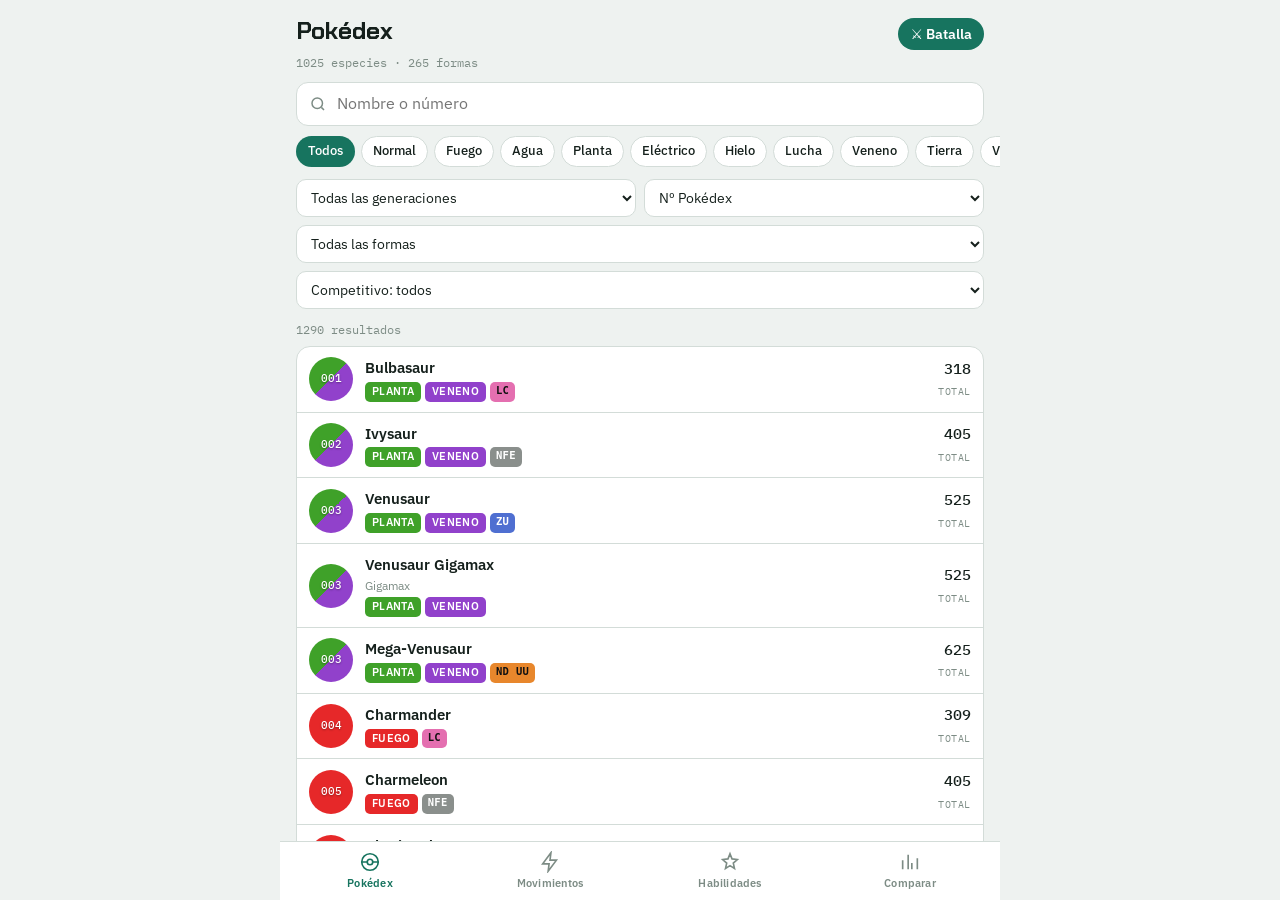
==== commit bf49e68a: "Add files via upload" ====
--- a/index.html
+++ b/index.html
@@ -90,6 +90,15 @@
 .hero .disc{width:88px;height:88px;font-size:16px}
 .hero h2{font-family:var(--display);font-size:30px;line-height:1.05;margin:0;text-wrap:balance}
 .hero .cat{color:var(--ink2);font-size:13px;margin-top:2px}
+.tier{display:inline-block;font-size:10.5px;font-weight:700;letter-spacing:.03em;padding:1px 6px;border-radius:5px;background:var(--c,#888);color:var(--ct,#fff);font-family:var(--mono)}
+.tier.out{background:transparent;color:var(--ink3);border:1px dashed var(--line)}
+.comp .r{display:grid;grid-template-columns:auto 1fr;gap:4px 10px;align-items:start;padding:8px 0;border-top:1px solid var(--line)}
+.comp .r>span:first-child{grid-column:1/-1}
+.comp .r .tier{margin-top:1px}
+.comp .r:first-of-type{border-top:0}
+.comp .r>span:first-child{font-size:11px;color:var(--ink3);letter-spacing:.05em;text-transform:uppercase}
+.comp .r p{margin:0;font-size:13px;color:var(--ink2)}
+.tiers{width:100%;border-collapse:collapse;font-size:13px}.tiers td{padding:6px 4px;border-top:1px solid var(--line);vertical-align:top}.tiers td:first-child{white-space:nowrap}
 .flag{display:inline-block;font-size:11px;font-weight:600;border:1px solid var(--accent);color:var(--accent);border-radius:5px;padding:1px 6px;letter-spacing:.03em}
 .dx{margin:0;color:var(--ink2);font-size:14px;max-width:65ch}
 .card{background:var(--surface);border:1px solid var(--line);border-radius:14px;padding:14px}
@@ -212,6 +221,7 @@
 <div class="sheet" id="sheet" hidden><div class="sheet-in" id="sheetIn"></div></div>
 
 <script src="data.js"></script>
+<script src="tiers.js"></script>
 <script>
 const P=D.P, M=D.M, A=D.A;
 const TY={NORMAL:["Normal","#9FA19F","#111"],FIRE:["Fuego","#E62829","#fff"],WATER:["Agua","#2980EF","#fff"],GRASS:["Planta","#3FA129","#fff"],ELECTRIC:["Eléctrico","#FAC000","#111"],ICE:["Hielo","#3DCEF3","#111"],FIGHTING:["Lucha","#FF8000","#111"],POISON:["Veneno","#9141CB","#fff"],GROUND:["Tierra","#915121","#fff"],FLYING:["Volador","#81B9EF","#111"],PSYCHIC:["Psíquico","#EF4179","#fff"],BUG:["Bicho","#91A119","#fff"],ROCK:["Roca","#AFA981","#111"],GHOST:["Fantasma","#704170","#fff"],DRAGON:["Dragón","#5060E1","#fff"],DARK:["Siniestro","#624D4E","#fff"],STEEL:["Acero","#60A1B8","#fff"],FAIRY:["Hada","#EF70EF","#111"]};
@@ -256,13 +266,52 @@
 
 function defMult(types){const out={};TK.forEach(a=>{let m=1;types.forEach(d=>{const r=CH[a][d];if(r!=null)m*=r});out[a]=m});return out}
 
-const S={tab:"dex",q:"",type:"",gen:"",sort:"id",fk:"",mq:"",mtype:"",mcat:"",aq:"",af:"",cA:byCode.CHARIZARD??5,cB:byCode.BLASTOISE??8};
+const S={tab:"dex",q:"",type:"",gen:"",sort:"id",fk:"",tier:"",mq:"",mtype:"",mcat:"",aq:"",af:"",cA:byCode.CHARIZARD??5,cB:byCode.BLASTOISE??8};
 try{const s=JSON.parse(localStorage.getItem("pkdx")||"{}");Object.assign(S,s,{q:"",mq:"",aq:""})}catch(e){}
-function save(){try{const {tab,type,gen,sort,fk,mtype,mcat,af,cA,cB}=S;localStorage.setItem("pkdx",JSON.stringify({tab,type,gen,sort,fk,mtype,mcat,af,cA,cB}))}catch(e){}}
+function save(){try{const {tab,type,gen,sort,fk,tier,mtype,mcat,af,cA,cB}=S;localStorage.setItem("pkdx",JSON.stringify({tab,type,gen,sort,fk,tier,mtype,mcat,af,cA,cB}))}catch(e){}}
 
 const $=id=>document.getElementById(id);
 const searchSvg='<svg width="18" height="18" viewBox="0 0 24 24" fill="none" stroke="currentColor" stroke-width="2"><circle cx="11" cy="11" r="7"/><path d="m20 20-3.5-3.5"/></svg>';
 const typeChips=(cur,name)=>`<div class="chips" data-chips="${name}"><button class="chip" data-v="" aria-pressed="${cur===""}">Todos</button>${TK.map(t=>`<button class="chip" data-v="${t}" style="--c:${TY[t][1]};--ct:${TY[t][2]}" aria-pressed="${cur===t}">${TY[t][0]}</button>`).join("")}</div>`;
+
+/* ---------- competitivo (categorías de Smogon) ---------- */
+const TCOL={AG:["#1B1B1B","#fff"],Uber:["#6B3FC4","#fff"],OU:["#D6264F","#fff"],UUBL:["#E0674A","#fff"],UU:["#E8872C","#111"],RUBL:["#E3A92E","#111"],RU:["#E8C53A","#111"],NUBL:["#9CC23A","#111"],NU:["#4FAE4A","#fff"],PUBL:["#3BA88F","#fff"],PU:["#2E9AA6","#fff"],ZUBL:["#3F86C9","#fff"],ZU:["#4F6FD1","#fff"],NFE:["#8A8F8C","#fff"],LC:["#E46FB0","#111"],DUber:["#6B3FC4","#fff"],DOU:["#D6264F","#fff"],DUU:["#E8872C","#111"]};
+const TORD=["AG","Uber","OU","UUBL","UU","RUBL","RU","NUBL","NU","PUBL","PU","ZUBL","ZU","NFE","LC"];
+const TNAME={AG:"Anything Goes (todo vale)",Uber:"Ubers",OU:"OverUsed",UUBL:"Límite UU",UU:"UnderUsed",RUBL:"Límite RU",RU:"RarelyUsed",NUBL:"Límite NU",NU:"NeverUsed",PUBL:"Límite PU",PU:"PU",ZUBL:"Límite ZU",ZU:"ZeroUsed",NFE:"No totalmente evolucionado",LC:"Little Cup",DUber:"Dobles Ubers",DOU:"Dobles OU",DUU:"Dobles UU"};
+const TDESC={AG:"Sin restricciones: aquí van los que están prohibidos incluso en Ubers.",Uber:"Los más poderosos, sobre todo legendarios de portada. Están prohibidos en OU.",OU:"El formato estándar y más jugado. Solo se prohíbe lo que rompe el juego.",UUBL:"“BL” = borderline (límite): demasiado fuertes para UU, pero no tan usados en OU. Se pueden usar en OU.",UU:"Buenos, pero se usan poco en OU.",RUBL:"Demasiado fuertes para RU; se pueden usar en UU y OU.",RU:"Se usan poco en UU.",NUBL:"Demasiado fuertes para NU; se pueden usar en RU y superiores.",NU:"Se usan poco en RU.",PUBL:"Demasiado fuertes para PU; se pueden usar en NU y superiores.",PU:"Se usan poco en NU.",ZUBL:"Demasiado fuertes para ZU.",ZU:"El nivel más bajo de los totalmente evolucionados.",NFE:"Aún pueden evolucionar. Son legales en todos los tiers de arriba (a veces con Mineral Evolutivo).",LC:"Primera etapa evolutiva: juegan Little Cup a nivel 5.",DUber:"Los más poderosos en dobles.",DOU:"Formato estándar de dobles de Smogon.",DUU:"Dobles UU."};
+const tierOf=p=>{const x=(typeof TIER!=="undefined"&&TIER[p.c])||"";const [sv,nd,d]=x.split("|");return {sv:sv||"",nd:nd||"",d:d||""}};
+const cleanT=t=>(t||"").replace(/[()]/g,"").replace(/^ND /,"");
+const tbadge=(t,pre)=>{if(!t||t==="Illegal")return "";const k=cleanT(t),c=TCOL[k]||["#888","#fff"];return `<span class="tier ${/^\(/.test(t)?"out":""}" style="--c:${c[0]};--ct:${c[1]}" title="${esc(TNAME[k]||k)}">${pre||""}${esc(k==="Uber"?"Ubers":k)}</span>`};
+const allowedIn=t=>{const k=cleanT(t),i=TORD.indexOf(k);if(i<0)return [];if(k==="LC")return ["LC","ZU","PU","NU","RU","UU","OU","Ubers","AG"];return ["AG","Ubers","OU","UU","RU","NU","PU","ZU"].filter(x=>{const j=TORD.indexOf(x==="Ubers"?"Uber":x);return j<=i&&!(k.endsWith("BL")&&x===k.slice(0,-2))})};
+function tierMatch(p,f){if(!f)return true;const [src,val]=f.split(":"),t=tierOf(p);
+  if(src==="ok"){if(p.fk==="gmax")return false;const i=TORD.indexOf(t.sv);if(i<0)return false;if(val==="LC")return t.sv==="LC";return i>=TORD.indexOf(val)}
+  const x=src==="sv"?t.sv:src==="nd"?t.nd:cleanT(t.d);if(val==="Illegal")return !x||x==="Illegal";return cleanT(x)===val}
+function tierSelect(){
+  const o=(v,l)=>`<option value="${v}" ${S.tier===v?"selected":""}>${l}</option>`;
+  return `<select id="tier" aria-label="Competitivo"><option value="">Competitivo: todos</option>
+  <optgroup label="Se puede usar en… (Escarlata/Púrpura)">${["Uber","OU","UU","RU","NU","PU","ZU","LC"].map(k=>o("ok:"+k,"Permitido en "+(k==="Uber"?"Ubers":k))).join("")}</optgroup>
+  <optgroup label="Tier exacto · Individual (Escarlata/Púrpura)">${TORD.map(k=>o("sv:"+k,(k==="Uber"?"Ubers":k)+" · "+TNAME[k])).join("")}${o("sv:Illegal","No disponible en Escarlata/Púrpura")}</optgroup>
+  <optgroup label="National Dex (todas las gen., con Megas)">${["AG","Uber","OU","UUBL","UU","RUBL","RU","LC"].map(k=>o("nd:"+k,"ND "+(k==="Uber"?"Ubers":k)+(k==="RU"?" o inferior":""))).join("")}</optgroup>
+  <optgroup label="Dobles (Smogon)">${["DUber","DOU","DUU"].map(k=>o("d:"+k,TNAME[k])).join("")}</optgroup></select>`}
+function compCard(p){
+  const t=tierOf(p); if(!t.sv&&!t.nd)return "";
+  const row=(lab,tag,txt)=>`<div class="r"><span>${lab}</span>${tag||'<span class="tier out">—</span>'}<p>${txt}</p></div>`;
+  const svTxt=p.fk==="gmax"?"El Gigamax no existe en los formatos actuales de Escarlata/Púrpura.":t.sv==="Illegal"||!t.sv?"No está disponible en Escarlata/Púrpura, así que no entra en los tiers normales. Mira National Dex.":TDESC[cleanT(t.sv)]||"";
+  const ok=t.sv&&t.sv!=="Illegal"?allowedIn(t.sv):[];
+  const ndTxt=!t.nd||t.nd==="Illegal"?"No se permite en National Dex.":t.nd==="RU"?"RU o inferior en National Dex.":(TDESC[cleanT(t.nd)]||"");
+  const dTxt=!t.d||t.d==="Illegal"?"No disponible en dobles de Escarlata/Púrpura.":/^\(/.test(t.d)?"Sin tier propio en dobles (se usa poco); legal en DUU y superiores.":TDESC[cleanT(t.d)]||"";
+  const bf=ok.length?(ok.includes("OU")?"ou":ok.includes("UU")?"uu":ok.includes("RU")?"ru":ok.includes("NU")?"nu":ok.includes("PU")?"pu":ok.includes("ZU")?"zu":"ubers"):t.nd&&t.nd!=="Illegal"?"natdex":"";
+  return `<div class="card comp"><h3>Competitivo</h3>
+    ${row("Individual (SV)",p.fk==="gmax"?"":tbadge(t.sv),svTxt)}
+    ${row("National Dex",tbadge(t.nd,"ND "),ndTxt)}
+    ${row("Dobles",tbadge(t.d),dTxt)}
+    ${ok.length?`<p class="note" style="margin:8px 0 0">Se puede usar en: <b>${ok.join(", ")}</b>.</p>`:""}
+    <details class="ref" style="margin-top:8px"><summary>¿Qué son estas categorías?</summary>
+      <p class="note">En el competitivo de Smogon (el que se juega en Pokémon Showdown) cada Pokémon queda en un <b>tier</b> según cuánto se usa y qué tan fuerte es. En cada tier puedes usar los Pokémon de ese tier <b>y los de todos los tiers más bajos</b>. Los tiers se revisan cada pocos meses.</p>
+      <table class="tiers"><tbody>${TORD.map(k=>`<tr><td>${tbadge(k)}</td><td><b>${TNAME[k]}</b> — ${TDESC[k]}</td></tr>`).join("")}</tbody></table>
+      <p class="note"><b>National Dex:</b> formato que permite todos los Pokémon, incluidos los que no están en Escarlata/Púrpura, y las Megaevoluciones. <b>Dobles:</b> combates 2 contra 2; “(DUU)” significa que no tiene tier propio. Los formatos oficiales de Nintendo (VGC y Combate Clasificatorio) se juegan a nivel 50 con otras reglas.</p></details>
+    ${bf?`<a class="link" href="batalla.html?comp=${bf}" style="text-decoration:none;display:inline-block;margin-top:8px">Probar en una batalla competitiva ${bf==="natdex"?"National Dex":bf.toUpperCase()}</a>`:""}
+    <p class="note" style="margin:6px 0 0">Tiers de Smogon según el motor de Pokémon Showdown incluido en la app. Pueden haber cambiado desde entonces.</p></div>`}
 
 function renderTop(){
   const t=$("top");
@@ -272,7 +321,7 @@
     ${typeChips(S.type,"type")}
     <div class="row"><select id="gen" aria-label="Generación"><option value="">Todas las generaciones</option>${[1,2,3,4,5,6,7,8,9].map(g=>`<option value="${g}" ${S.gen==g?"selected":""}>Generación ${g}</option>`).join("")}</select>
     <select id="sort" aria-label="Ordenar"><option value="id">Nº Pokédex</option><option value="name">Nombre</option><option value="bst">Total stats</option>${SK.map((k,i)=>`<option value="${i}">${SL[i]}</option>`).join("")}</select>
-    <select id="fk" aria-label="Formas"><option value="">Todas las formas</option><option value="base">Solo especies</option><option value="mega">Megaevoluciones</option><option value="gmax">Gigamax</option><option value="regional">Formas regionales</option><option value="forma">Otras formas</option></select></div>`;
+    <select id="fk" aria-label="Formas"><option value="">Todas las formas</option><option value="base">Solo especies</option><option value="mega">Megaevoluciones</option><option value="gmax">Gigamax</option><option value="regional">Formas regionales</option><option value="forma">Otras formas</option></select>${tierSelect()}</div>`;
     $("sort").value=S.sort;$("fk").value=S.fk;
   }else if(S.tab==="moves"){
     t.innerHTML=`<div class="brand"><h1>Movimientos</h1><small>${Object.keys(M).length} en total</small></div>
@@ -297,6 +346,7 @@
     if(S.type&&!p.t.includes(S.type))return false;
     if(S.gen&&p.g!=S.gen)return false;
     if(S.fk==="base"?p.fk:(S.fk&&p.fk!==S.fk))return false;
+    if(S.tier&&!tierMatch(p,S.tier))return false;
     if(q){if(/^\d+$/.test(q))return String(p.id).startsWith(String(+q));return norm(p.n).includes(q)}
     return true});
   const s=S.sort;
@@ -310,7 +360,7 @@
   if(S.tab==="dex"){
     const r=filteredDex(); const s=S.sort; const lab=s==="id"||s==="name"||s==="bst"?"TOTAL":SL[s].toUpperCase();
     m.innerHTML=`<div class="count">${r.length} resultado${r.length===1?"":"s"}</div>`+(r.length?`<div class="list">${r.map(i=>{const p=P[i];const v=(s==="id"||s==="name"||s==="bst")?p.b:p.st[s];
-      return `<button class="item" data-p="${i}">${disc(p)}<span><span class="nm">${esc(p.n)}</span>${p.fn&&p.fn!==p.n?`<span class="en">${esc(p.fn)}</span>`:""}<span class="sub">${p.t.map(tchip).join("")}</span></span><span class="metric"><b>${nn(v)}</b><span>${lab}</span></span></button>`}).join("")}</div>`:`<div class="empty">Ningún Pokémon coincide. Prueba otro nombre o quita un filtro.</div>`);
+      return `<button class="item" data-p="${i}">${disc(p)}<span><span class="nm">${esc(p.n)}</span>${p.fn&&p.fn!==p.n?`<span class="en">${esc(p.fn)}</span>`:""}<span class="sub">${p.t.map(tchip).join("")}${(t=>t.sv&&t.sv!=="Illegal"?tbadge(t.sv):p.fk!=="gmax"&&t.nd&&t.nd!=="Illegal"?tbadge(t.nd,"ND "):"")(tierOf(p))}</span></span><span class="metric"><b>${nn(v)}</b><span>${lab}</span></span></button>`}).join("")}</div>`:`<div class="empty">Ningún Pokémon coincide. Prueba otro nombre o quita un filtro.</div>`);
   }else if(S.tab==="moves"){
     const q=norm(S.mq).trim();
     const r=Object.keys(M).filter(c=>{const x=M[c];if(S.mtype&&x[1]!==S.mtype)return false;if(S.mcat==="fx"){if(!x[11])return false}else if(S.mcat==="fxu"){if(!(x[11]||[]).some(f=>f[2]>0))return false}else if(S.mcat==="fxd"){if(!(x[11]||[]).some(f=>f[2]<0))return false}else if(S.mcat&&x[2]!==S.mcat)return false;if(q)return norm(x[0]).includes(q)||norm(x[10]).includes(q)||norm(x[6]).includes(q)||norm(c).includes(q.replace(/\s/g,""));return true}).sort((a,b)=>mname(a).localeCompare(mname(b)));
@@ -609,6 +659,7 @@
   <div class="card"><h3>Estadísticas base</h3>${statBars(p.st,p.b)}<div style="margin-top:10px;display:flex;gap:16px;flex-wrap:wrap"><button class="link" data-cmp="A">Comparar como A</button><button class="link" data-cmp="B">Comparar como B</button><a class="link" href="batalla.html?add=${encodeURIComponent(p.c)}" style="text-decoration:none">Agregar a mi equipo de batalla</a></div></div>
   ${simCard(v,p)}
   <div class="card"><h3>Debilidades y resistencias</h3><div class="eff">${effRows}</div></div>
+  ${compCard(p)}
   <div class="card"><h3>Habilidades</h3><div class="abil">${ab.map(([c,h])=>`<button class="abbtn" data-ab="${c}"><b>${esc(aname(c))}</b>${h?"<em>Oculta</em>":""}${A[c]&&A[c][2]?`<span class="en">${esc(A[c][2])}</span>`:""}<p>${esc((A[c]&&A[c][1])||"")}</p>${afxShort(c)}</button>`).join("")||"—"}</div></div>
   ${sibs.length?`<div class="card"><h3>Formas · ${sibs.length+1}</h3><div class="evo">${sibs.map(([q,i])=>`<button data-p="${i}">${disc(q)}<span><b>${esc(q.n)}</b><small>${q.fk?FKN[q.fk]:"Forma base"}${q.fn&&q.fn!==q.n&&q.fn!==FKN[q.fk]&&q.fn!=="Gigamax"?" · "+esc(q.fn):""} · Total ${q.b}${q.b!==p.b?` (${q.b>p.b?"+":"−"}${Math.abs(q.b-p.b)})`:""}</small></span></button>`).join("")}</div>${p.fk==="mega"||p.fk==="gmax"?`<p class="note" style="margin:8px 0 0">${p.fk==="mega"?"Transformación solo en combate con su megapiedra.":"Transformación solo en combate con Gigamax."} Usa los movimientos de su especie.</p>`:""}</div>`:""}
   ${evoBtns.length?`<div class="card"><h3>Evolución</h3><div class="evo">${evoBtns.join("")}</div></div>`:""}
@@ -726,6 +777,7 @@
   if(id==="gen"){S.gen=v;save();renderMain()}
   else if(id==="sort"){S.sort=v;save();renderMain()}
   else if(id==="fk"){S.fk=v;save();renderMain()}
+  else if(id==="tier"){S.tier=v;save();renderMain()}
   else if(id==="mcat"){S.mcat=v;save();renderMain()}
   else if(id==="af"){S.af=v;save();renderMain()}
   else if(id==="cA"||id==="cB"){S[id]=+v;save();renderMain()}
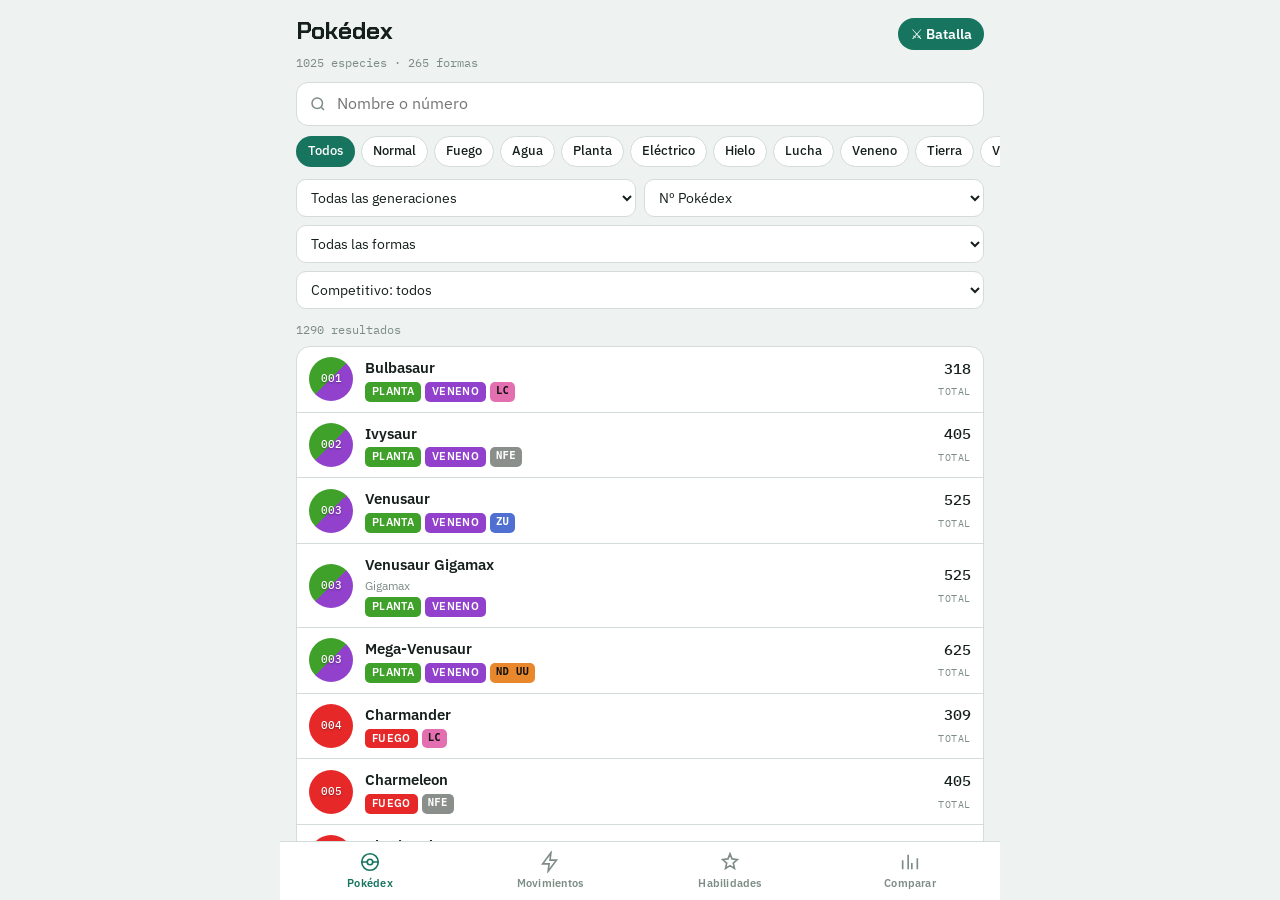
==== commit c8c8c1c8: "Add files via upload" ====
--- a/index.html
+++ b/index.html
@@ -98,6 +98,17 @@
 .comp .r:first-of-type{border-top:0}
 .comp .r>span:first-child{font-size:11px;color:var(--ink3);letter-spacing:.05em;text-transform:uppercase}
 .comp .r p{margin:0;font-size:13px;color:var(--ink2)}
+.champ .fg{margin-top:10px}.champ .fg>b{display:block;font-size:12px;color:var(--ink2);margin:6px 0 4px}.champ .fg>b small{font-weight:400;color:var(--ink3)}
+.champ details.cs{border:1px solid var(--line);border-radius:10px;margin:6px 0;background:var(--surface2)}
+.champ details.cs>summary{cursor:pointer;padding:9px 30px 9px 11px;position:relative;font-weight:600;font-size:14px;list-style:none}.champ details.cs>summary::-webkit-details-marker{display:none}
+.champ details.cs>summary::after{content:"›";position:absolute;right:12px;top:9px;color:var(--ink3);transition:transform .15s}.champ details.cs[open]>summary::after{transform:rotate(90deg)}
+.champ details.cs>summary small{display:block;font-weight:400;font-size:12px;color:var(--ink3)}
+.champ .cb{padding:0 11px 11px;font-size:13px}.champ .cb p{margin:6px 0;color:var(--ink2)}
+.champ .cmv{margin:6px 0;padding:0;list-style:none;display:grid;gap:3px}.champ .cmv li{padding:5px 8px;border-radius:7px;background:var(--surface);border:1px solid var(--line)}
+.champ .cmv li i{font-style:normal;color:var(--ink3)}
+.champ .spg{display:grid;grid-template-columns:repeat(6,minmax(0,1fr));gap:4px;margin:6px 0;text-align:center;font-family:var(--mono);font-size:12px}
+.champ .spg div{border:1px solid var(--line);border-radius:6px;padding:3px 0;background:var(--surface)}.champ .spg span{display:block;font-size:10px;color:var(--ink3)}
+.champ .spg div.z{opacity:.45}
 .tiers{width:100%;border-collapse:collapse;font-size:13px}.tiers td{padding:6px 4px;border-top:1px solid var(--line);vertical-align:top}.tiers td:first-child{white-space:nowrap}
 .flag{display:inline-block;font-size:11px;font-weight:600;border:1px solid var(--accent);color:var(--accent);border-radius:5px;padding:1px 6px;letter-spacing:.03em}
 .dx{margin:0;color:var(--ink2);font-size:14px;max-width:65ch}
@@ -222,6 +233,7 @@
 
 <script src="data.js"></script>
 <script src="tiers.js"></script>
+<script src="champions.js"></script>
 <script>
 const P=D.P, M=D.M, A=D.A;
 const TY={NORMAL:["Normal","#9FA19F","#111"],FIRE:["Fuego","#E62829","#fff"],WATER:["Agua","#2980EF","#fff"],GRASS:["Planta","#3FA129","#fff"],ELECTRIC:["Eléctrico","#FAC000","#111"],ICE:["Hielo","#3DCEF3","#111"],FIGHTING:["Lucha","#FF8000","#111"],POISON:["Veneno","#9141CB","#fff"],GROUND:["Tierra","#915121","#fff"],FLYING:["Volador","#81B9EF","#111"],PSYCHIC:["Psíquico","#EF4179","#fff"],BUG:["Bicho","#91A119","#fff"],ROCK:["Roca","#AFA981","#111"],GHOST:["Fantasma","#704170","#fff"],DRAGON:["Dragón","#5060E1","#fff"],DARK:["Siniestro","#624D4E","#fff"],STEEL:["Acero","#60A1B8","#fff"],FAIRY:["Hada","#EF70EF","#111"]};
@@ -285,6 +297,7 @@
 const allowedIn=t=>{const k=cleanT(t),i=TORD.indexOf(k);if(i<0)return [];if(k==="LC")return ["LC","ZU","PU","NU","RU","UU","OU","Ubers","AG"];return ["AG","Ubers","OU","UU","RU","NU","PU","ZU"].filter(x=>{const j=TORD.indexOf(x==="Ubers"?"Uber":x);return j<=i&&!(k.endsWith("BL")&&x===k.slice(0,-2))})};
 function tierMatch(p,f){if(!f)return true;const [src,val]=f.split(":"),t=tierOf(p);
   if(src==="ok"){if(p.fk==="gmax")return false;const i=TORD.indexOf(t.sv);if(i<0)return false;if(val==="LC")return t.sv==="LC";return i>=TORD.indexOf(val)}
+  if(src==="ch"){const c=typeof CHAMP!=="undefined"&&CHAMP.tiers[p.c];return val==="sets"?!!(typeof CHAMP!=="undefined"&&CHAMP.s[p.c]):c===val}
   const x=src==="sv"?t.sv:src==="nd"?t.nd:cleanT(t.d);if(val==="Illegal")return !x||x==="Illegal";return cleanT(x)===val}
 function tierSelect(){
   const o=(v,l)=>`<option value="${v}" ${S.tier===v?"selected":""}>${l}</option>`;
@@ -292,6 +305,7 @@
   <optgroup label="Se puede usar en… (Escarlata/Púrpura)">${["Uber","OU","UU","RU","NU","PU","ZU","LC"].map(k=>o("ok:"+k,"Permitido en "+(k==="Uber"?"Ubers":k))).join("")}</optgroup>
   <optgroup label="Tier exacto · Individual (Escarlata/Púrpura)">${TORD.map(k=>o("sv:"+k,(k==="Uber"?"Ubers":k)+" · "+TNAME[k])).join("")}${o("sv:Illegal","No disponible en Escarlata/Púrpura")}</optgroup>
   <optgroup label="National Dex (todas las gen., con Megas)">${["AG","Uber","OU","UUBL","UU","RUBL","RU","LC"].map(k=>o("nd:"+k,"ND "+(k==="Uber"?"Ubers":k)+(k==="RU"?" o inferior":""))).join("")}</optgroup>
+  ${typeof CHAMP!=="undefined"?`<optgroup label="Pokémon Champions (Smogon)">${o("ch:sets","Con estrategias de Champions")}${["Uber","OU","UUBL","UU","RU"].map(k=>o("ch:"+k,"Champions "+(k==="Uber"?"Ubers":k))).join("")}</optgroup>`:""}
   <optgroup label="Dobles (Smogon)">${["DUber","DOU","DUU"].map(k=>o("d:"+k,TNAME[k])).join("")}</optgroup></select>`}
 function compCard(p){
   const t=tierOf(p); if(!t.sv&&!t.nd)return "";
@@ -312,6 +326,28 @@
       <p class="note"><b>National Dex:</b> formato que permite todos los Pokémon, incluidos los que no están en Escarlata/Púrpura, y las Megaevoluciones. <b>Dobles:</b> combates 2 contra 2; “(DUU)” significa que no tiene tier propio. Los formatos oficiales de Nintendo (VGC y Combate Clasificatorio) se juegan a nivel 50 con otras reglas.</p></details>
     ${bf?`<a class="link" href="batalla.html?comp=${bf}" style="text-decoration:none;display:inline-block;margin-top:8px">Probar en una batalla competitiva ${bf==="natdex"?"National Dex":bf.toUpperCase()}</a>`:""}
     <p class="note" style="margin:6px 0 0">Tiers de Smogon según el motor de Pokémon Showdown incluido en la app. Pueden haber cambiado desde entonces.</p></div>`}
+
+function champCard(p){
+  if(typeof CHAMP==="undefined")return "";
+  const t=CHAMP.tiers[p.c], base=p.c.replace(/MEGA[XYZ]?$/,"");
+  let sets=(CHAMP.s[p.c]||CHAMP.s[base]||[]);
+  if(p.fk==="mega"){const suf=(p.c.match(/MEGA([XYZ])$/)||[])[1];const ms=sets.filter(x=>/ite( [XYZ])?$/.test(x.i[0][0])&&(!suf||x.i[0][0].endsWith(" "+suf)||x.pc===p.c));if(ms.length)sets=ms}
+  if(!t&&!sets.length)return "";
+  const k=t||"",c=TCOL[k]||["#888","#fff"];
+  const SPL=["PS","Atq","Def","AtE","DfE","Vel"];
+  const alt=sl=>sl.map((m,j)=>j?`<i> / ${esc(m[1])}</i>`:esc(m[1])).join("");
+  const one=x=>`<details class="cs"><summary>${esc(x.r||x.n)}${x.r&&x.r!==x.n?` <small>${esc(x.n)}</small>`:""}${x.p!==p.n&&x.pc!==p.c?`<small>Set de ${esc(x.p)}</small>`:""}</summary><div class="cb">
+    <p>${esc(x.d)}</p>
+    <ul class="cmv">${x.m.map(sl=>`<li>${alt(sl)}</li>`).join("")}</ul>
+    <p><b>Objeto:</b> ${x.i.map(i=>esc(i[1])).join(" / ")}${x.a.length?` · <b>Habilidad:</b> ${x.a.map(a=>esc(a[1])).join(" / ")}`:""} · <b>Naturaleza:</b> ${x.na.map(n=>esc(n[1])).join(" / ")}</p>
+    <div class="spg">${x.sp.map((v,i)=>`<div class="${v?"":"z"}"><span>${SPL[i]}</span>${v}</div>`).join("")}</div>
+    <p class="note" style="margin:6px 0 0">${x.by?"Análisis de "+esc(x.by)+" · ":""}<a class="link" href="https://www.smogon.com/dex/champions/pokemon/${x.u}" target="_blank" rel="noopener" style="text-decoration:none">Leer el análisis completo en Smogon ↗</a></p></div></details>`;
+  const groups=Object.keys(CHAMP.f).map(f=>[f,sets.filter(x=>x.f===f)]).filter(g=>g[1].length);
+  return `<div class="card comp champ"><h3>Pokémon Champions</h3>
+    <div class="r"><span>Tier de Smogon en Champions</span>${t?tbadge(k):'<span class="tier out">—</span>'}<p>${t?esc(TDESC[k]||""):"Sin tier en Champions."}</p></div>
+    ${groups.length?groups.map(([f,l])=>`<div class="fg"><b>${esc(CHAMP.f[f][0])} <small>· ${esc(CHAMP.f[f][1])}</small></b>${l.map(one).join("")}</div>`).join(""):`<p class="note" style="margin:6px 0 0">Smogon todavía no tiene estrategias escritas para este Pokémon en Champions.</p>`}
+    ${groups.length?`<details class="ref" style="margin-top:8px"><summary>Cómo leer estos sets</summary><p class="note">En Pokémon Champions no hay EVs: cada Pokémon reparte <b>66 puntos de stats (SP)</b>, con un máximo de <b>32 por stat</b>. Los movimientos con “/” son alternativas para ese espacio. El resumen en español se arma con los movimientos y objetos del set; el análisis completo (compañeros, rivales difíciles y cómo jugarlo) está en Smogon, en inglés.</p></details>`:""}
+  </div>`}
 
 function renderTop(){
   const t=$("top");
@@ -660,6 +696,7 @@
   ${simCard(v,p)}
   <div class="card"><h3>Debilidades y resistencias</h3><div class="eff">${effRows}</div></div>
   ${compCard(p)}
+  ${champCard(p)}
   <div class="card"><h3>Habilidades</h3><div class="abil">${ab.map(([c,h])=>`<button class="abbtn" data-ab="${c}"><b>${esc(aname(c))}</b>${h?"<em>Oculta</em>":""}${A[c]&&A[c][2]?`<span class="en">${esc(A[c][2])}</span>`:""}<p>${esc((A[c]&&A[c][1])||"")}</p>${afxShort(c)}</button>`).join("")||"—"}</div></div>
   ${sibs.length?`<div class="card"><h3>Formas · ${sibs.length+1}</h3><div class="evo">${sibs.map(([q,i])=>`<button data-p="${i}">${disc(q)}<span><b>${esc(q.n)}</b><small>${q.fk?FKN[q.fk]:"Forma base"}${q.fn&&q.fn!==q.n&&q.fn!==FKN[q.fk]&&q.fn!=="Gigamax"?" · "+esc(q.fn):""} · Total ${q.b}${q.b!==p.b?` (${q.b>p.b?"+":"−"}${Math.abs(q.b-p.b)})`:""}</small></span></button>`).join("")}</div>${p.fk==="mega"||p.fk==="gmax"?`<p class="note" style="margin:8px 0 0">${p.fk==="mega"?"Transformación solo en combate con su megapiedra.":"Transformación solo en combate con Gigamax."} Usa los movimientos de su especie.</p>`:""}</div>`:""}
   ${evoBtns.length?`<div class="card"><h3>Evolución</h3><div class="evo">${evoBtns.join("")}</div></div>`:""}
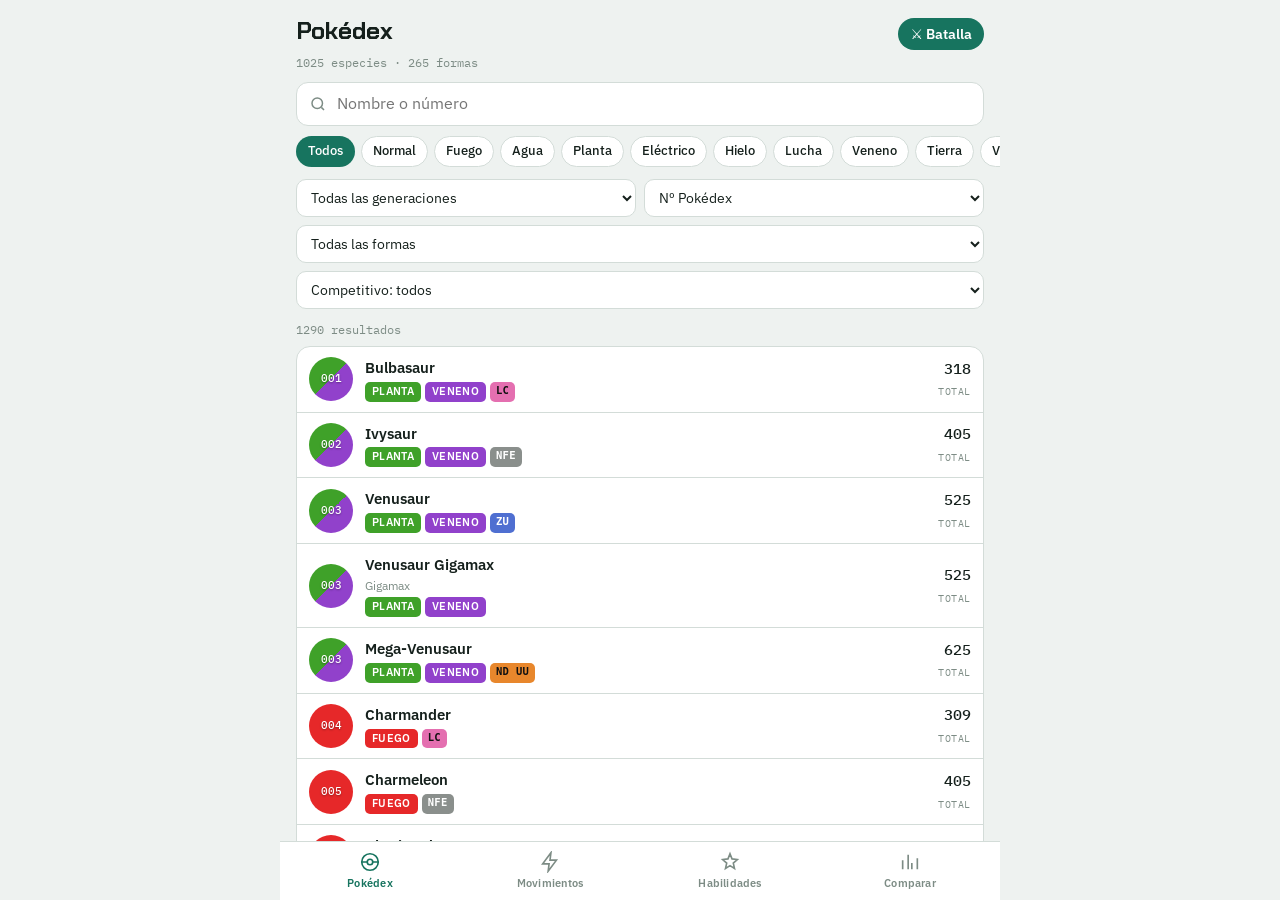
==== commit 2323beca: "Add files via upload" ====
--- a/index.html
+++ b/index.html
@@ -854,6 +854,7 @@
 </script>
 <script>
 if("serviceWorker" in navigator){window.addEventListener("load",()=>navigator.serviceWorker.register("sw.js").catch(()=>{}))}
+if("serviceWorker" in navigator&&navigator.serviceWorker.controller){let rl=0;navigator.serviceWorker.addEventListener("controllerchange",()=>{if(!rl){rl=1;location.reload()}})}
 </script>
 </body>
 </html>
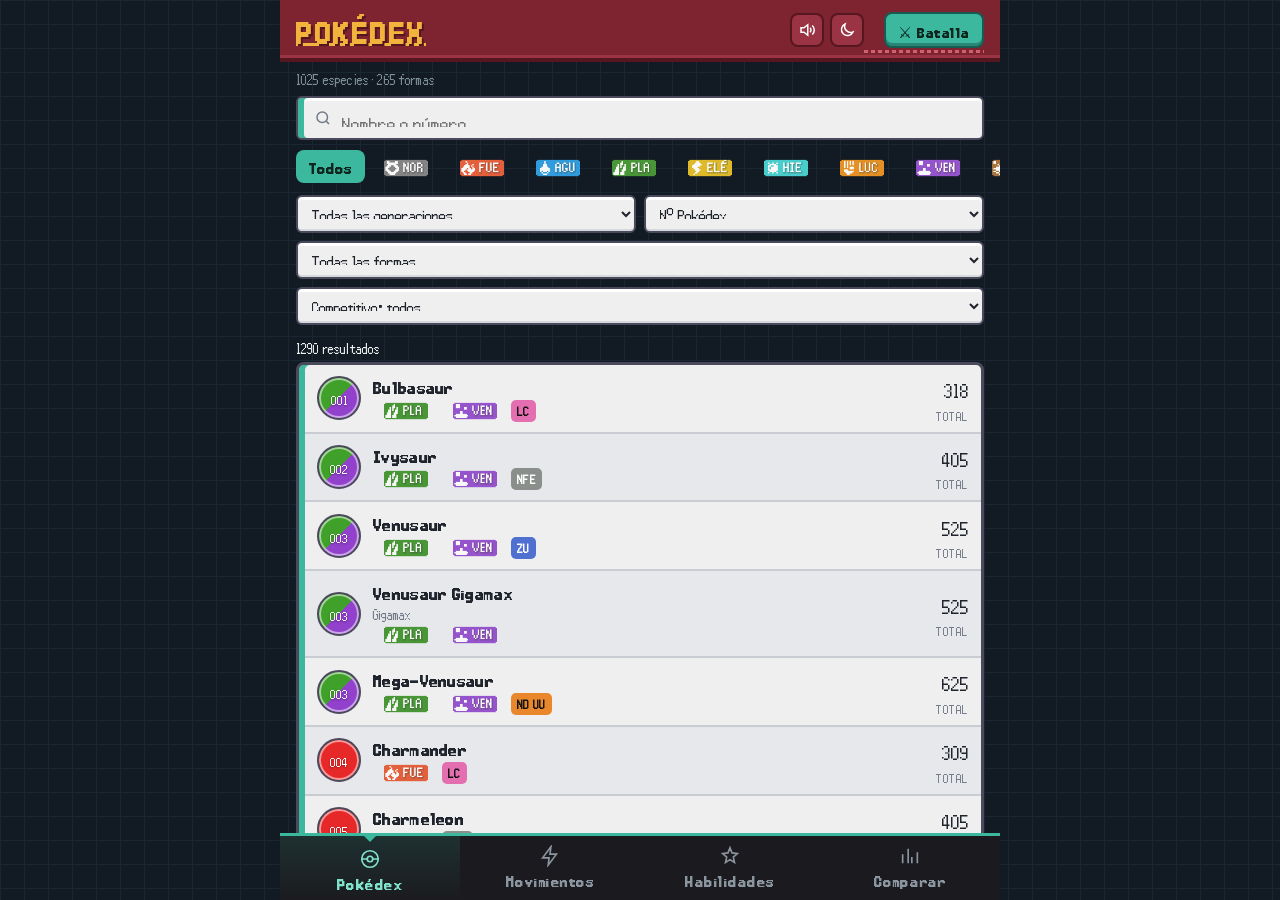
==== commit 7a60901e: "Pokédex con el estilo de Pokémon Añil: letra, íconos de tipo, sonidos y efectos Cuadrícula oscura co" ====
--- a/index.html
+++ b/index.html
@@ -216,6 +216,8 @@
 .link{border:0;background:transparent;color:var(--accent);font-weight:600;padding:0}
 @media (prefers-reduced-motion:no-preference){.sheet{animation:slide .18s ease-out}@keyframes slide{from{transform:translateX(24px);opacity:.6}to{transform:none;opacity:1}}}
 </style>
+<link rel="stylesheet" href="anil.css">
+<script src="anil.js"></script>
 </head>
 <body>
 
@@ -256,7 +258,7 @@
 const esc=s=>String(s??"").replace(/[&<>"]/g,c=>({"&":"&amp;","<":"&lt;",">":"&gt;",'"':"&quot;"}[c]));
 const pad=n=>String(n).padStart(4,"0").replace(/^0(?=\d{3})/,"");
 const nn=v=>v==null||v===""?"—":v;
-const tchip=t=>{const x=TY[t]||[t,"#888","#fff"];return `<span class="tp" style="--c:${x[1]};--ct:${x[2]}">${x[0]}</span>`};
+const tchip=t=>{const x=TY[t]||[t,"#888","#fff"];return `<span class="tp" data-t="${t}" role="img" aria-label="${x[0]}" title="${x[0]}" style="--c:${x[1]};--ct:${x[2]}">${x[0]}</span>`};
 const disc=p=>{const a=TY[p.t[0]]||TY.NORMAL,b=TY[p.t[1]||p.t[0]]||a;return `<span class="disc im" style="--c1:${a[1]};--c2:${b[1]}"><img src="${ART}${p.im||p.id}.png" alt="" loading="lazy" decoding="async" onerror="this.parentNode.classList.remove('im');this.remove()"><b>${pad(p.id)}</b></span>`};
 const ART="https://raw.githubusercontent.com/PokeAPI/sprites/master/sprites/pokemon/other/official-artwork/";
 const mname=c=>(M[c]&&M[c][0])||c;
@@ -284,7 +286,7 @@
 
 const $=id=>document.getElementById(id);
 const searchSvg='<svg width="18" height="18" viewBox="0 0 24 24" fill="none" stroke="currentColor" stroke-width="2"><circle cx="11" cy="11" r="7"/><path d="m20 20-3.5-3.5"/></svg>';
-const typeChips=(cur,name)=>`<div class="chips" data-chips="${name}"><button class="chip" data-v="" aria-pressed="${cur===""}">Todos</button>${TK.map(t=>`<button class="chip" data-v="${t}" style="--c:${TY[t][1]};--ct:${TY[t][2]}" aria-pressed="${cur===t}">${TY[t][0]}</button>`).join("")}</div>`;
+const typeChips=(cur,name)=>`<div class="chips" data-chips="${name}"><button class="chip" data-v="" aria-pressed="${cur===""}">Todos</button>${TK.map(t=>`<button class="chip" data-v="${t}" style="--c:${TY[t][1]};--ct:${TY[t][2]}" aria-pressed="${cur===t}" aria-label="${TY[t][0]}" title="${TY[t][0]}">${TY[t][0]}</button>`).join("")}</div>`;
 
 /* ---------- competitivo (categorías de Smogon) ---------- */
 const TCOL={AG:["#1B1B1B","#fff"],Uber:["#6B3FC4","#fff"],OU:["#D6264F","#fff"],UUBL:["#E0674A","#fff"],UU:["#E8872C","#111"],RUBL:["#E3A92E","#111"],RU:["#E8C53A","#111"],NUBL:["#9CC23A","#111"],NU:["#4FAE4A","#fff"],PUBL:["#3BA88F","#fff"],PU:["#2E9AA6","#fff"],ZUBL:["#3F86C9","#fff"],ZU:["#4F6FD1","#fff"],NFE:["#8A8F8C","#fff"],LC:["#E46FB0","#111"],DUber:["#6B3FC4","#fff"],DOU:["#D6264F","#fff"],DUU:["#E8872C","#111"]};
--- a/anil.css
+++ b/anil.css
@@ -0,0 +1,144 @@
+/* Estilo Pokémon Añil para Mi Dex: pantalla de Pokédex del juego (cuadrícula oscura, marcos con franja turquesa,
+   cabecera roja), letra pixelada, íconos de tipo del juego (ui/tipos.png) y efectos. Se carga después del estilo base
+   y solo cambia el aspecto. Recursos tomados de Graphics/UI/Pokedex y Fonts de Pokémon Añil. */
+@font-face{font-family:"Power Clear";src:url("fonts/powerclear.ttf") format("truetype");font-weight:400;font-display:swap}
+@font-face{font-family:"Power Clear";src:url("fonts/powerclear-bold.ttf") format("truetype");font-weight:600 900;font-display:swap}
+@font-face{font-family:"Power Green";src:url("fonts/powergreen.ttf") format("truetype");font-display:swap}
+
+/* Paneles claros sobre la cuadrícula oscura, como en la Pokédex del juego. */
+:root,:root[data-theme="dark"],:root:not([data-theme="light"]){
+  color-scheme:dark;
+  --grid-bg:#121a24;--grid-line:#1b2633;--dx-bg:#1B1B1Fcc;--on-bg:#ECF2F1;--on-bg2:#AEBDC0;--on-bg3:#7E8F95;
+  --bg:#121a24;--surface:#EFEFEF;--surface2:#E1E3E6;--ink:#20242C;--ink2:#4C5361;--ink3:#737B88;
+  --line:#C9CDD3;--frame:#4B4A5C;--teal:#3CB89E;--teal-d:#2B8576;--red:#7E2431;--red-d:#561620;--gold:#F2B33D;
+  --accent:#2B8576;--accent-ink:#FFFFFF;--accent-soft:#CDEBE4;--bar:#3CB89E;--bar-bg:#D3D7DC;
+  --good:#1E8A4C;--bad:#C43D2E;--shadow:none;
+  --display:"Power Clear","Chakra Petch",system-ui,sans-serif;
+  --body:"Power Clear","IBM Plex Sans",system-ui,sans-serif;
+  --mono:"Power Green","IBM Plex Mono",ui-monospace,monospace;
+}
+:root[data-theme="light"]{
+  color-scheme:light;--grid-bg:#DCE3E2;--grid-line:#CBD5D3;--dx-bg:#FFFFFFcc;--on-bg:#1C232B;--on-bg2:#46515B;--on-bg3:#6A7680;--bg:#DCE3E2;
+}
+/* La letra pixelada tiene la x muy baja: se agranda para que se lea igual que antes. */
+body{font-size-adjust:.56;letter-spacing:.01em;background-color:var(--grid-bg);
+  background-image:linear-gradient(var(--grid-line) 1px,transparent 1px),linear-gradient(90deg,var(--grid-line) 1px,transparent 1px);background-size:24px 24px}
+html{background:var(--grid-bg)}
+.top,.sheet{background:transparent}
+.sheet{background-color:var(--grid-bg);background-image:linear-gradient(var(--grid-line) 1px,transparent 1px),linear-gradient(90deg,var(--grid-line) 1px,transparent 1px);background-size:24px 24px}
+
+/* Lo que va directo sobre la cuadrícula usa texto claro. */
+.top,.count,.hero,.dx,.bar,.mhero,.sheet .body>.note,.sheet .body>.sub{--ink:var(--on-bg);--ink2:var(--on-bg2);--ink3:var(--on-bg3);color:var(--ink)}
+.top .search,.top select,.top .chip{--ink:#20242C;--ink2:#4C5361;--ink3:#737B88;color:var(--ink)}
+
+/* Cabecera roja con el título dorado, como la carcasa de la Pokédex. */
+.top{padding:0 0 10px;gap:10px}
+.brand{background:var(--red);border-bottom:4px solid var(--red-d);padding:12px 16px 10px;align-items:center;position:relative;
+  box-shadow:inset 0 -3px 0 #9a3343}
+.brand::after{content:"";position:absolute;right:16px;bottom:5px;width:120px;height:3px;background:repeating-linear-gradient(90deg,#d0606e 0 4px,transparent 4px 7px)}
+.brand h1{font-weight:700;font-size:26px;color:var(--gold);text-transform:uppercase;letter-spacing:.06em;text-shadow:2px 2px 0 var(--red-d);border-bottom:3px solid var(--gold);line-height:1.05;padding-bottom:1px}
+.brand small{color:#F3C9CF}
+.top>*:not(.brand){margin-inline:16px}
+.top .chips{margin-inline:0;padding-inline:16px}
+.top>div[style*="margin-top:-6px"]{margin-top:-4px!important;color:var(--on-bg3)!important}
+.brand .anil-tools{display:flex;gap:6px;margin-left:auto;margin-right:8px}
+.brand .anil-tools button{width:34px;height:34px;border-radius:8px;border:2px solid var(--red-d);background:#9a3343;color:#fff;display:grid;place-items:center;padding:0}
+.brand .anil-tools button[aria-pressed="false"]{opacity:.55}
+.battle-link{background:var(--teal);color:#0d2620;border:2px solid #155d51;border-radius:8px;box-shadow:inset 0 -3px 0 #2B8576;font-family:var(--display);font-weight:700;letter-spacing:.04em}
+
+/* Marcos: borde gris oscuro y franja turquesa a la izquierda. */
+.search,.row select,.cmp-pick select,.sim-top input,.sim-top select,.simg input{border:2px solid var(--frame);border-radius:6px;background:var(--surface);box-shadow:inset 0 3px 0 #fff,inset 0 -2px 0 #d5d8dc}
+.search{height:44px;box-shadow:inset 6px 0 0 var(--teal),inset 0 3px 0 #fff}
+.search svg{margin-left:4px}
+.list,.card,.big div,.cmp-head>div{border:3px solid var(--frame);border-radius:8px;background:var(--surface);box-shadow:inset 6px 0 0 var(--teal),0 3px 0 #0006;padding-left:6px}
+.card{padding:14px 14px 14px 20px;overflow:hidden}
+.sheet .body>*{flex-shrink:0}
+.card h3{margin:-14px -14px 12px -20px;padding:7px 14px 6px 20px;background:#1B1B1F;color:#fff;font-size:15px;letter-spacing:.08em;border-bottom:3px solid var(--teal)}
+.list{padding-left:6px}
+.item{border-bottom:2px solid var(--line)}
+.item:nth-child(even){background:#E6E8EB}
+.nm{font-weight:700;letter-spacing:.02em}
+.metric b{font-size:17px}
+
+/* Cursor de selección de la lista (marco turquesa que late). */
+.item,.mv,.evo button{position:relative}
+.item:hover,.mv:hover,.item:focus-visible,.mv:focus-visible{background:#D9F1EA;outline:none}
+.item:hover::after,.mv:hover::after,.item:focus-visible::after,.evo button:hover::after{content:"";position:absolute;inset:2px;border:3px solid var(--teal);border-radius:6px;pointer-events:none;animation:anilCursor 1s steps(2) infinite}
+.abbtn:hover{border-color:var(--teal)}
+@keyframes anilCursor{50%{border-color:#7FE3CC}}
+
+/* Disco con la ilustración: marco como el cuadro del juego. */
+.disc{border:2px solid var(--frame);box-shadow:inset 0 0 0 2px #fff8}
+.hero .disc{border-width:3px}
+
+/* Íconos de tipo del juego (96×32 por tipo, 19 filas) mostrados a 66×22. */
+.tp{--r:0;width:66px;height:22px;padding:0;border-radius:0;background:url("ui/tipos.png") 0 calc(var(--r) * -22px)/66px 418px no-repeat;color:transparent;font-size:0;vertical-align:middle;image-rendering:auto;flex:none}
+.chip[data-v]:not([data-v=""]){width:70px;height:26px;margin-top:3px;padding:0;border:2px solid transparent;border-radius:4px;background:url("ui/tipos.png") 0 calc(var(--r) * -22px)/66px 418px no-repeat padding-box;background-origin:padding-box;background-position-x:center;color:transparent;font-size:0}
+.chip[data-v]:not([data-v=""])[aria-pressed="true"]{border-color:var(--teal);animation:anilCursor 1s steps(2) infinite}
+.chips{align-items:center}
+.chip{border:2px solid var(--frame);border-radius:8px;font-weight:700}
+.chip[data-v=""][aria-pressed="true"],.seg button[aria-selected="true"]{background:var(--teal);color:#0d2620}
+[data-t=NORMAL],.chip[data-v=NORMAL]{--r:0}[data-t=FIGHTING],.chip[data-v=FIGHTING]{--r:1}[data-t=FLYING],.chip[data-v=FLYING]{--r:2}
+[data-t=POISON],.chip[data-v=POISON]{--r:3}[data-t=GROUND],.chip[data-v=GROUND]{--r:4}[data-t=ROCK],.chip[data-v=ROCK]{--r:5}
+[data-t=BUG],.chip[data-v=BUG]{--r:6}[data-t=GHOST],.chip[data-v=GHOST]{--r:7}[data-t=STEEL],.chip[data-v=STEEL]{--r:8}
+[data-t=FIRE],.chip[data-v=FIRE]{--r:10}[data-t=WATER],.chip[data-v=WATER]{--r:11}[data-t=GRASS],.chip[data-v=GRASS]{--r:12}
+[data-t=ELECTRIC],.chip[data-v=ELECTRIC]{--r:13}[data-t=PSYCHIC],.chip[data-v=PSYCHIC]{--r:14}[data-t=ICE],.chip[data-v=ICE]{--r:15}
+[data-t=DRAGON],.chip[data-v=DRAGON]{--r:16}[data-t=DARK],.chip[data-v=DARK]{--r:17}[data-t=FAIRY],.chip[data-v=FAIRY]{--r:18}
+.sub{gap:3px}
+.kv div .tp{display:inline-block;font-size:0;color:transparent;letter-spacing:0}
+
+/* Barras de estadísticas como las del juego. */
+.track{height:10px;border-radius:2px;border:2px solid var(--frame);background:var(--bar-bg)}
+.fill{border-radius:0;box-shadow:inset 0 -3px 0 #0002,inset 0 2px 0 #fff6}
+.fill.lo{background:#E8873A}.fill.hi{background:#4CC274}
+
+/* Pestañas inferiores: barra negra con borde turquesa. */
+nav.tabs{background:#1B1B1F;border-top:3px solid var(--teal)}
+nav.tabs button{color:#8B95A0;font-family:var(--display);font-size:13px;letter-spacing:.04em}
+nav.tabs button[aria-selected="true"]{color:#7FE3CC;background:linear-gradient(#2B857633,transparent)}
+nav.tabs button[aria-selected="true"]::before{content:"";width:0;height:0;border:6px solid transparent;border-top-color:var(--teal);margin:-9px 0 -3px}
+
+/* Ficha */
+.bar{background:#1B1B1F;border-bottom:3px solid var(--teal);padding:4px 8px 4px 4px;margin-bottom:12px}
+.back{color:#7FE3CC;font-family:var(--display)}
+.bar .t{color:var(--gold);font-size:15px}
+.hero h2,.mhero h2{font-weight:700;letter-spacing:.03em;text-shadow:2px 2px 0 #0008}
+.flag{border-color:var(--gold);color:var(--gold)}
+.dx{font-size:15px;line-height:1.5;background:var(--dx-bg);border-left:4px solid var(--teal);padding:8px 12px;border-radius:4px}
+.link{color:var(--accent)}
+.sheet .body>.note .link,.dx .link{color:#7FE3CC}
+
+/* Pantalla del sprite animado (como el recuadro gris de la ficha del juego). */
+.hero{grid-template-columns:120px 1fr}
+.hero .disc{width:120px;height:120px;border-radius:8px;background-color:#8E949C;background-image:linear-gradient(#ffffff22 1px,transparent 1px),linear-gradient(90deg,#ffffff22 1px,transparent 1px);background-size:15px 15px;box-shadow:inset 0 4px 0 var(--teal),inset 0 -4px 0 var(--teal)}
+.hero .disc.anil-sp img{opacity:0}
+.anil-spr{grid-area:1/1;align-self:end;margin-bottom:8px;background-repeat:no-repeat;background-size:auto 100%;image-rendering:pixelated;width:var(--w);height:var(--s);animation:anilSpr var(--d) steps(var(--n)) infinite;filter:drop-shadow(0 3px 0 #0003)}
+@keyframes anilSpr{from{background-position-x:0}to{background-position-x:calc(var(--n) * var(--w) * -1)}}
+.anil-hbtn{display:flex;gap:6px;margin-top:8px;flex-wrap:wrap}
+.anil-hbtn button{border:2px solid var(--frame);background:#1B1B1F;color:#E8EEF0;border-radius:6px;padding:3px 9px;font-size:13px;font-family:var(--display)}
+.anil-hbtn button[aria-pressed="true"]{border-color:var(--gold);color:var(--gold)}
+#zoom{background:#121a24;border:3px solid var(--frame)}
+
+/* ---------- Efectos ---------- */
+@media (prefers-reduced-motion:no-preference){
+  #main.anil-enter .list .item:nth-child(-n+14){animation:anilRow .32s both}
+  #main.anil-enter .list .item:nth-child(2){animation-delay:.03s}.list .item:nth-child(3){animation-delay:.06s}.list .item:nth-child(4){animation-delay:.09s}
+  #main.anil-enter .list .item:nth-child(5){animation-delay:.12s}.list .item:nth-child(6){animation-delay:.15s}.list .item:nth-child(7){animation-delay:.18s}
+  #main.anil-enter .list .item:nth-child(8){animation-delay:.21s}.list .item:nth-child(9){animation-delay:.24s}.list .item:nth-child(10){animation-delay:.27s}
+  #main.anil-enter .list .item:nth-child(11){animation-delay:.3s}.list .item:nth-child(12){animation-delay:.33s}.list .item:nth-child(13){animation-delay:.36s}.list .item:nth-child(14){animation-delay:.39s}
+  @keyframes anilRow{from{opacity:0;transform:translateX(-14px)}}
+  /* Al abrir una ficha: la pantalla se enciende de arriba abajo con líneas de barrido. */
+  .sheet{animation:anilOpen .34s steps(8) both}
+  @keyframes anilOpen{from{clip-path:inset(0 0 100% 0)}to{clip-path:inset(0)}}
+  .anil-enter .body::before{content:"";position:fixed;inset:0;pointer-events:none;z-index:20;background:repeating-linear-gradient(#0000 0 2px,#0004 2px 4px);animation:anilScan .5s .1s both}
+  @keyframes anilScan{from{opacity:1}to{opacity:0;visibility:hidden}}
+  .anil-enter .hero .disc{animation:anilPop .45s cubic-bezier(.3,1.6,.5,1) both .12s}
+  @keyframes anilPop{from{transform:scale(.6);opacity:0}}
+  #sheetIn.anil-enter .card{animation:anilCard .3s both .15s}
+  @keyframes anilCard{from{opacity:0;transform:translateY(10px)}}
+  .anil-enter .fill{transform-origin:left;animation:anilBar .6s cubic-bezier(.2,.8,.3,1) both .25s}
+  @keyframes anilBar{from{transform:scaleX(0)}}
+  .tp{transition:transform .12s}.item:hover .tp{transform:translateY(-2px)}
+  .anil-shine{animation:anilShine .9s}
+  @keyframes anilShine{0%,100%{filter:none}30%{filter:brightness(2.2) drop-shadow(0 0 8px #fff)}}
+}
